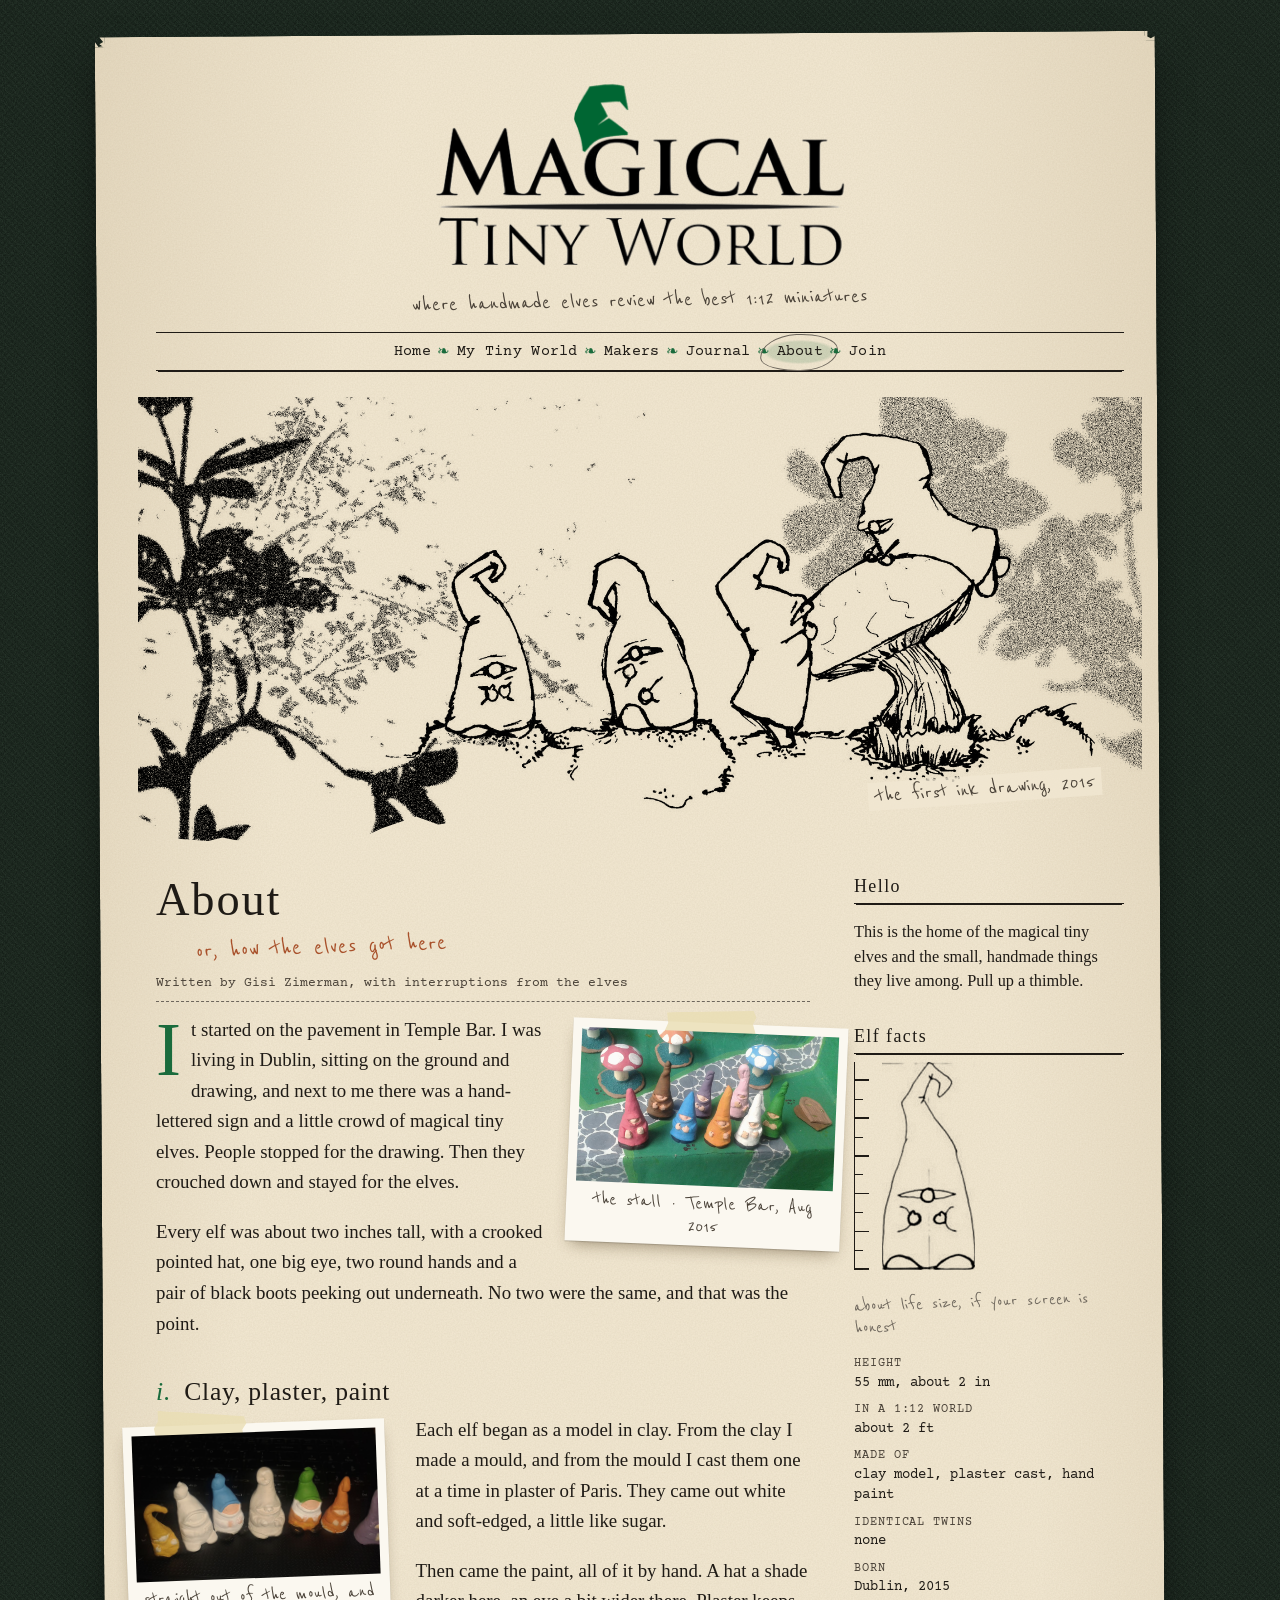
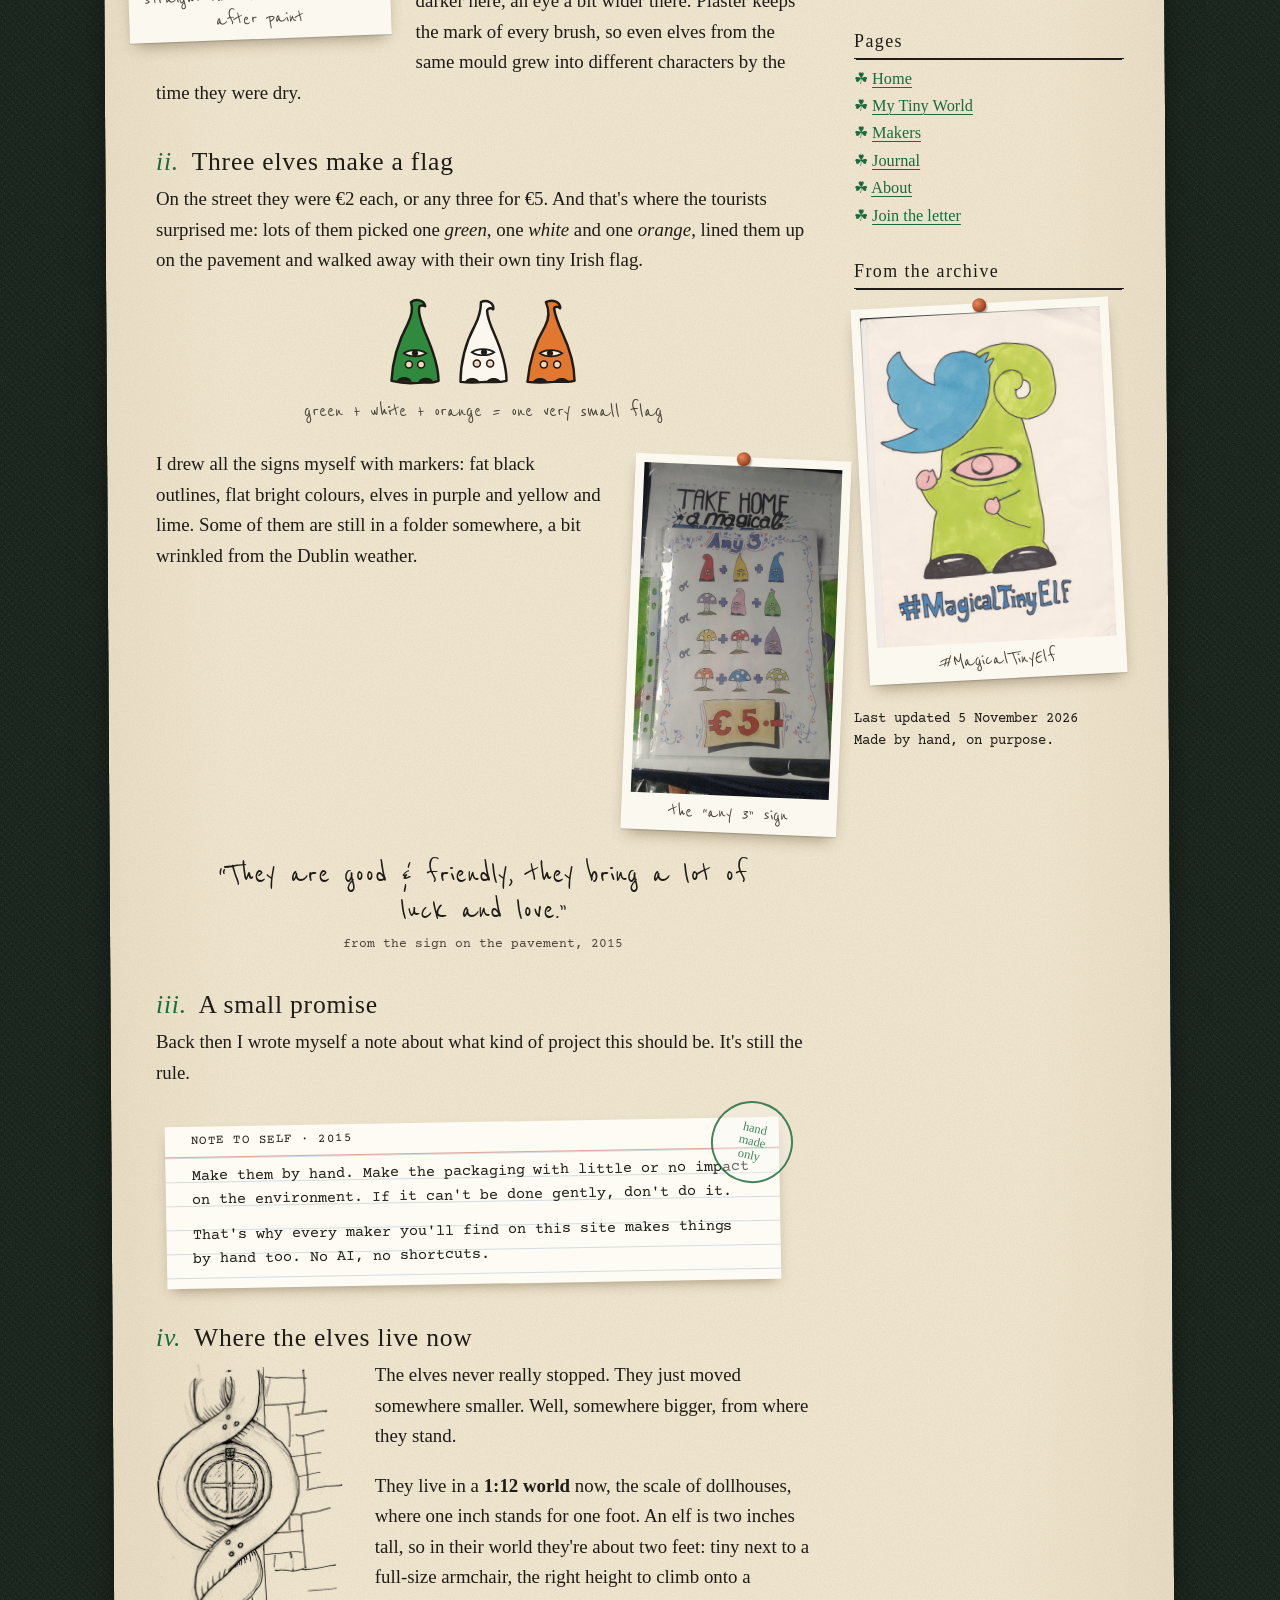
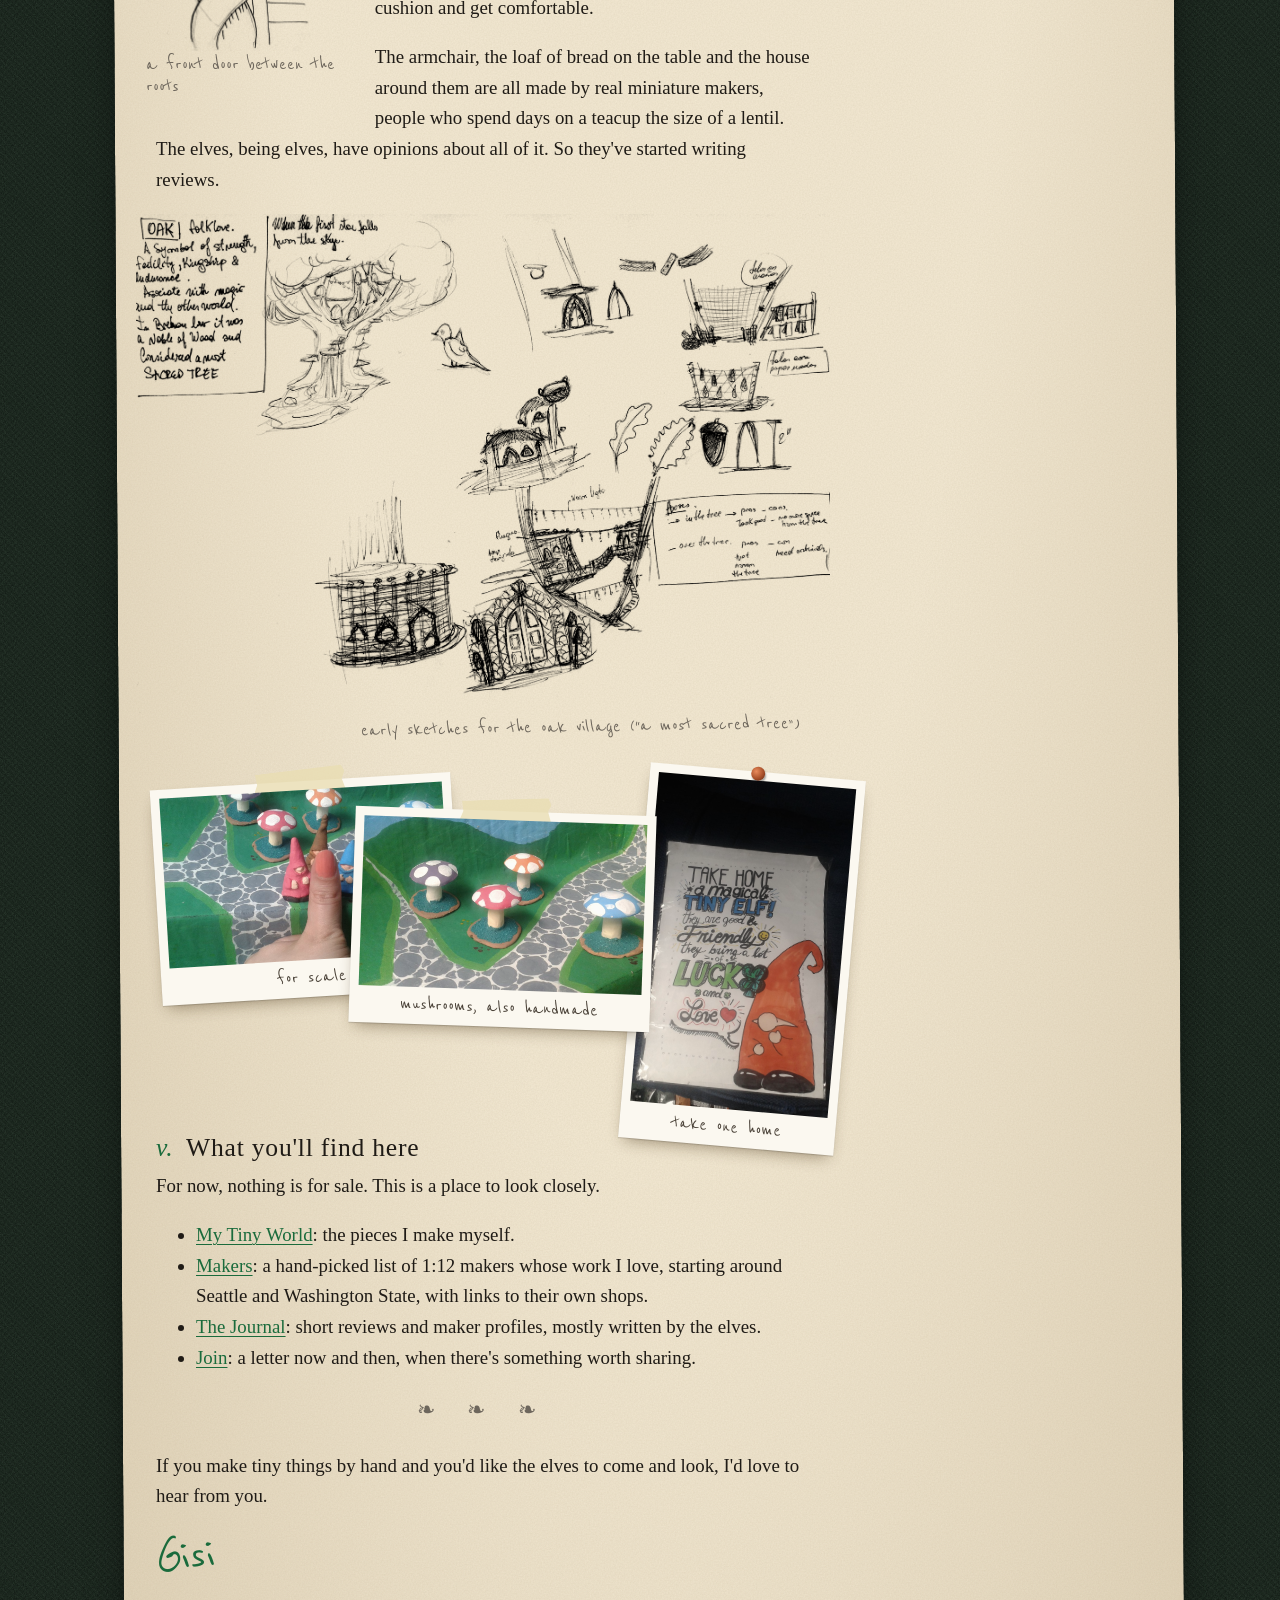
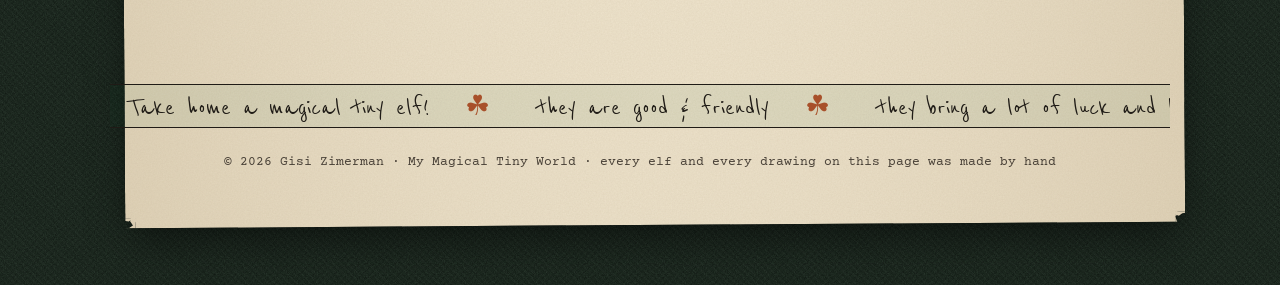
==== about.html @ 862f6b7a "About page: the story of the magical tiny elves Storybook layout on a deckled paper sheet: ink-fores" ====
<!doctype html>
<html lang="en">
<head>
<meta charset="utf-8">
<meta name="viewport" content="width=device-width, initial-scale=1">
<title>About · My Magical Tiny World</title>
<meta name="description" content="How the magical tiny elves began: cast in plaster, painted by hand and sold on the pavement in Temple Bar, Dublin. Now they live in a 1:12 world and review handmade miniatures.">
<link rel="preconnect" href="https://fonts.googleapis.com">
<link rel="preconnect" href="https://fonts.gstatic.com" crossorigin>
<link href="https://fonts.googleapis.com/css2?family=Courier+Prime:ital,wght@0,400;0,700;1,400&family=IM+Fell+English:ital@0;1&family=IM+Fell+English+SC&family=Reenie+Beanie&display=swap" rel="stylesheet">
<link rel="stylesheet" href="css/tiny.css">
<link rel="icon" href="assets/img/favicon.png">
</head>
<body>

<div class="sheet">

  <header class="masthead">
    <a class="logo" href="index.html"><img src="assets/img/logo.png" width="900" height="450" alt="Magical Tiny World"></a>
    <p class="tagline">where handmade elves review the best 1:12 miniatures</p>
    <nav class="nav" aria-label="Main">
      <a href="index.html">Home</a>
      <a href="my-tiny-world.html">My Tiny World</a>
      <a href="makers.html">Makers</a>
      <a href="journal.html">Journal</a>
      <a href="about.html" aria-current="page">About</a>
      <a href="join.html">Join</a>
    </nav>
  </header>

  <div class="banner">
    <img src="assets/img/ink-forest.jpg" width="1800" height="800" alt="Ink drawing: four elves in pointed, crooked hats stand on mossy ground among leaves; the last one leans on a mushroom.">
    <span class="note">the first ink drawing, 2015</span>
  </div>

  <div class="columns">

    <main class="story">
      <h1 class="page-title">About</h1>
      <span class="aside-hand">or, how the elves got here</span>
      <p class="dateline">Written by Gisi Zimerman, with interruptions from the elves</p>

      <figure class="snap right">
        <img src="assets/img/elves-on-the-map.jpg" width="1000" height="600" alt="A row of small hand-painted plaster elves in pink, brown, blue, orange, white and green, standing on a painted cobblestone path beside little mushrooms.">
        <figcaption>the stall · Temple Bar, Aug 2015</figcaption>
      </figure>

      <p class="opening">It started on the pavement in Temple Bar. I was living in Dublin, sitting on the ground and drawing, and next to me there was a hand-lettered sign and a little crowd of magical tiny elves. People stopped for the drawing. Then they crouched down and stayed for the elves.</p>

      <p>Every elf was about two inches tall, with a crooked pointed hat, one big eye, two round hands and a pair of black boots peeking out underneath. No two were the same, and that was the point.</p>

      <h2><span class="num">i.</span> Clay, plaster, paint</h2>

      <figure class="snap left">
        <img src="assets/img/elves-cast-and-painted.jpg" width="1000" height="600" alt="A line of elves on a dark shelf: two still white, straight from the plaster cast, beside others painted blue, green, orange and yellow.">
        <figcaption>straight out of the mould, and after paint</figcaption>
      </figure>

      <p>Each elf began as a model in clay. From the clay I made a mould, and from the mould I cast them one at a time in plaster of Paris. They came out white and soft-edged, a little like sugar.</p>

      <p>Then came the paint, all of it by hand. A hat a shade darker here, an eye a bit wider there. Plaster keeps the mark of every brush, so even elves from the same mould grew into different characters by the time they were dry.</p>

      <h2><span class="num">ii.</span> Three elves make a flag</h2>

      <p>On the street they were &euro;2 each, or any three for &euro;5. And that's where the tourists surprised me: lots of them picked one <em>green</em>, one <em>white</em> and one <em>orange</em>, lined them up on the pavement and walked away with their own tiny Irish flag.</p>

      <div class="flag" aria-hidden="true">
        <svg viewBox="0 0 60 90"><path d="M7 83C8 62 15 42 23 27c4-8 5-15 3-21 5-4 13-2 14 4-2-1-5-1-6 1-1 7 2 15 6 25 7 16 13 32 13 47-7 3-13 1-20 2-9 1-18 0-26-2z" fill="#2f8a3e" stroke="#1f1b16" stroke-width="2.4" stroke-linejoin="round"/><path d="M19 56c6-4 16-4 22 0-6 4-16 4-22 0z" fill="#f6efe0" stroke="#1f1b16" stroke-width="1.6"/><circle cx="30" cy="56" r="3" fill="#1f1b16"/><circle cx="24" cy="67" r="3.4" fill="#f3d9c2" stroke="#1f1b16" stroke-width="1.5"/><circle cx="36" cy="67" r="3.4" fill="#f3d9c2" stroke="#1f1b16" stroke-width="1.5"/><path d="M12 84c1-6 13-7 15 0zM33 85c1-6 13-7 15-1z" fill="#1f1b16"/></svg>
        <svg viewBox="0 0 60 90"><path d="M8 84C8 62 14 44 22 29c4-8 6-16 6-23 6-3 13 1 12 7-2-2-5-1-6 1 0 7 3 14 7 23 7 16 12 31 12 46-8 2-14 1-21 1-9 1-17 1-24 0z" fill="#fbf7ee" stroke="#1f1b16" stroke-width="2.4" stroke-linejoin="round"/><path d="M19 55c6-4 16-4 22 0-6 4-16 4-22 0z" fill="#fff" stroke="#1f1b16" stroke-width="1.6"/><circle cx="31" cy="55" r="3" fill="#1f1b16"/><circle cx="24" cy="66" r="3.4" fill="#f3d9c2" stroke="#1f1b16" stroke-width="1.5"/><circle cx="37" cy="66" r="3.4" fill="#f3d9c2" stroke="#1f1b16" stroke-width="1.5"/><path d="M12 85c1-6 13-7 15 0zM33 85c1-6 13-7 15 0z" fill="#1f1b16"/></svg>
        <svg viewBox="0 0 60 90"><path d="M7 84C9 63 15 45 24 30c5-9 4-17 1-24 6-3 14-1 14 6-2-2-5-2-6 0 1 8 4 15 8 24 7 15 12 31 12 47-8 2-14 0-21 1-9 1-17 1-25 0z" fill="#e2772f" stroke="#1f1b16" stroke-width="2.4" stroke-linejoin="round"/><path d="M19 56c6-4 16-4 22 0-6 4-16 4-22 0z" fill="#f6efe0" stroke="#1f1b16" stroke-width="1.6"/><circle cx="29" cy="56" r="3" fill="#1f1b16"/><circle cx="23" cy="67" r="3.4" fill="#f3d9c2" stroke="#1f1b16" stroke-width="1.5"/><circle cx="36" cy="67" r="3.4" fill="#f3d9c2" stroke="#1f1b16" stroke-width="1.5"/><path d="M12 85c1-6 13-7 15 0zM33 85c1-6 13-7 15 0z" fill="#1f1b16"/></svg>
      </div>
      <p class="hand-note">green + white + orange = one very small flag</p>

      <figure class="snap right small pin">
        <img src="assets/img/sign-any-three.jpg" width="1000" height="1667" alt="Hand-drawn sign: Take home a magical tiny elf. Any 3 for five euro, with rows of little coloured elves and mushrooms.">
        <figcaption>the &ldquo;any 3&rdquo; sign</figcaption>
      </figure>

      <p>I drew all the signs myself with markers: fat black outlines, flat bright colours, elves in purple and yellow and lime. Some of them are still in a folder somewhere, a bit wrinkled from the Dublin weather.</p>

      <blockquote class="sign-quote">
        &ldquo;They are good &amp; friendly, they bring a lot of luck and love.&rdquo;
        <cite>from the sign on the pavement, 2015</cite>
      </blockquote>

      <h2><span class="num">iii.</span> A small promise</h2>

      <p>Back then I wrote myself a note about what kind of project this should be. It's still the rule.</p>

      <div class="card">
        <span class="card-head">Note to self &middot; 2015</span>
        <span class="stamp">hand<br>made<br>only</span>
        <p>Make them by hand. Make the packaging with little or no impact on the environment. If it can't be done gently, don't do it.</p>
        <p>That's why every maker you'll find on this site makes things by hand too. No AI, no shortcuts.</p>
      </div>

      <h2><span class="num">iv.</span> Where the elves live now</h2>

      <figure class="drawing float-left">
        <img src="assets/img/spot-root-door.jpg" width="410" height="580" alt="Pencil and ink sketch of a round door set between two twisted roots against a brick wall.">
        <figcaption>a front door between the roots</figcaption>
      </figure>

      <p>The elves never really stopped. They just moved somewhere smaller. Well, somewhere bigger, from where they stand.</p>

      <p>They live in a <strong>1:12 world</strong> now, the scale of dollhouses, where one inch stands for one foot. An elf is two inches tall, so in their world they're about two feet: tiny next to a full-size armchair, the right height to climb onto a cushion and get comfortable.</p>

      <p>The armchair, the loaf of bread on the table and the house around them are all made by real miniature makers, people who spend days on a teacup the size of a lentil. The elves, being elves, have opinions about all of it. So they've started writing reviews.</p>

      <figure class="drawing wide">
        <img src="assets/img/concept-oak-houses.jpg" width="1545" height="1115" alt="A page of pen concept sketches: an oak tree with houses in its branches, a round house on a mushroom-like platform, oak leaves, an acorn, a bird, and handwritten notes on oak folklore.">
        <figcaption>early sketches for the oak village (&ldquo;a most sacred tree&rdquo;)</figcaption>
      </figure>

      <div class="pile">
        <figure class="snap">
          <img src="assets/img/elves-and-finger.jpg" width="1000" height="600" alt="A fingertip beside a row of painted elves, showing that each elf is about the height of a finger.">
          <figcaption>for scale</figcaption>
        </figure>
        <figure class="snap">
          <img src="assets/img/mushrooms.jpg" width="1000" height="600" alt="Small handmade mushrooms with spotted caps in purple, pink, red and blue, on a painted grass and cobble mat.">
          <figcaption>mushrooms, also handmade</figcaption>
        </figure>
        <figure class="snap pin">
          <img src="assets/img/sign-take-home.jpg" width="1000" height="1667" alt="Hand-lettered sign: Take home a magical tiny elf! They are good and friendly, they bring a lot of luck and love, with an orange elf.">
          <figcaption>take one home</figcaption>
        </figure>
      </div>

      <h2><span class="num">v.</span> What you'll find here</h2>

      <p>For now, nothing is for sale. This is a place to look closely.</p>
      <ul>
        <li><a href="my-tiny-world.html">My Tiny World</a>: the pieces I make myself.</li>
        <li><a href="makers.html">Makers</a>: a hand-picked list of 1:12 makers whose work I love, starting around Seattle and Washington State, with links to their own shops.</li>
        <li><a href="journal.html">The Journal</a>: short reviews and maker profiles, mostly written by the elves.</li>
        <li><a href="join.html">Join</a>: a letter now and then, when there's something worth sharing.</li>
      </ul>

      <p class="fleuron" aria-hidden="true">&#10087; &#10087; &#10087;</p>
      <p>If you make tiny things by hand and you'd like the elves to come and look, I'd love to hear from you.</p>
      <p class="signature">Gisi</p>
    </main>

    <aside class="sidebar">
      <section>
        <h3>Hello</h3>
        <p>This is the home of the magical tiny elves and the small, handmade things they live among. Pull up a thimble.</p>
      </section>

      <section class="facts">
        <h3>Elf facts</h3>
        <div class="actual-size">
          <span class="ruler" aria-hidden="true"></span>
          <img src="assets/img/plan-front.jpg" width="148" height="330" alt="Technical drawing of the elf from the front, 55 millimetres tall.">
        </div>
        <p class="hand">about life size, if your screen is honest</p>
        <dl>
          <dt>Height</dt><dd>55 mm, about 2 in</dd>
          <dt>In a 1:12 world</dt><dd>about 2 ft</dd>
          <dt>Made of</dt><dd>clay model, plaster cast, hand paint</dd>
          <dt>Identical twins</dt><dd>none</dd>
          <dt>Born</dt><dd>Dublin, 2015</dd>
        </dl>
      </section>

      <section>
        <h3>Pages</h3>
        <ul>
          <li><a href="index.html">Home</a></li>
          <li><a href="my-tiny-world.html">My Tiny World</a></li>
          <li><a href="makers.html">Makers</a></li>
          <li><a href="journal.html">Journal</a></li>
          <li><a href="about.html">About</a></li>
          <li><a href="join.html">Join the letter</a></li>
        </ul>
      </section>

      <section>
        <h3>From the archive</h3>
        <figure class="snap pin" style="--r:-3deg; margin: 14px 6px 10px;">
          <img src="assets/img/marker-elf-hashtag.jpg" width="1000" height="1373" alt="Marker drawing of a lime-green elf with a big blue bird perched on its hat, and the hashtag Magical Tiny Elf.">
          <figcaption>#MagicalTinyElf</figcaption>
        </figure>
      </section>

      <section class="elsewhere">
        <p>Last updated 5 November 2026<br>Made by hand, on purpose.</p>
      </section>
    </aside>

  </div>

  <div class="marquee" aria-hidden="true">
    <div class="track">
      <span>Take home a magical tiny elf!</span><span class="dot">&#9752;</span>
      <span>they are good &amp; friendly</span><span class="dot">&#9752;</span>
      <span>they bring a lot of luck and love</span><span class="dot">&#9752;</span>
      <span>any three make a flag</span><span class="dot">&#9752;</span>
      <span>handmade only, always</span><span class="dot">&#9752;</span>
      <span>Take home a magical tiny elf!</span><span class="dot">&#9752;</span>
      <span>they are good &amp; friendly</span><span class="dot">&#9752;</span>
      <span>they bring a lot of luck and love</span><span class="dot">&#9752;</span>
      <span>any three make a flag</span><span class="dot">&#9752;</span>
      <span>handmade only, always</span><span class="dot">&#9752;</span>
    </div>
  </div>

  <footer class="foot">
    <p>&copy; 2026 Gisi Zimerman &middot; My Magical Tiny World &middot; every elf and every drawing on this page was made by hand</p>
  </footer>

</div>

<script src="js/tiny.js" defer></script>
</body>
</html>
---- css/tiny.css ----
/* My Magical Tiny World
   One stylesheet for the whole site. Paper, ink, oak and moss.
   Hand-tuned on purpose: nothing here is perfectly straight. */

:root {
  --paper: #f2e8d2;
  --paper-shade: #e6d8b9;
  --paper-edge: #d8c69f;
  --ink: #1f1b16;
  --ink-soft: #4a4238;
  --pencil: #6d665c;
  --hat: #1a6b3c;          /* the green of the hat in the logo */
  --moss: #4f6b2e;
  --oak: #6b4a2b;
  --squirrel: #a8502a;     /* red squirrel, used for marks and pins */
  --jay: #3b6aa0;          /* the blue on a jay's wing: links on hover only */
  --cloth: #26362a;        /* book-cloth backdrop */
  --tape: rgba(233, 222, 178, 0.78);

  --serif: "IM Fell English", "Iowan Old Style", Georgia, serif;
  --serif-sc: "IM Fell English SC", "IM Fell English", Georgia, serif;
  --type: "Courier Prime", "Courier New", monospace;
  --hand: "Reenie Beanie", "Bradley Hand", cursive;
}

* { box-sizing: border-box; }

html { -webkit-text-size-adjust: 100%; }

body {
  margin: 0;
  color: var(--ink);
  font-family: var(--serif);
  font-size: 1.18rem;
  line-height: 1.62;
  background-color: var(--cloth);
  /* woven book-cloth: two soft weaves plus grain */
  background-image:
    url("data:image/svg+xml,%3Csvg xmlns='http://www.w3.org/2000/svg' width='220' height='220'%3E%3Cfilter id='n'%3E%3CfeTurbulence type='fractalNoise' baseFrequency='.9' numOctaves='2' stitchTiles='stitch'/%3E%3CfeColorMatrix values='0 0 0 0 0 0 0 0 0 0 0 0 0 0 0 0 0 0 .55 0'/%3E%3C/filter%3E%3Crect width='100%25' height='100%25' filter='url(%23n)'/%3E%3C/svg%3E"),
    repeating-linear-gradient(45deg, rgba(255,255,255,.025) 0 2px, transparent 2px 5px),
    repeating-linear-gradient(-45deg, rgba(0,0,0,.08) 0 2px, transparent 2px 5px);
  padding: 34px 16px 60px;
}

img { max-width: 100%; height: auto; display: block; }

a { color: var(--hat); text-decoration-thickness: 1px; text-underline-offset: 3px; }
a:hover { color: var(--jay); text-decoration-style: wavy; }

/* ---------- the page: one sheet of paper with a deckled edge ---------- */

.sheet {
  position: relative;
  max-width: 1060px;
  margin: 0 auto;
  padding: 26px 46px 40px;
}
.sheet::before {
  content: "";
  position: absolute;
  inset: 0;
  z-index: -1;
  background-color: var(--paper);
  background-image:
    url("data:image/svg+xml,%3Csvg xmlns='http://www.w3.org/2000/svg' width='300' height='300'%3E%3Cfilter id='p'%3E%3CfeTurbulence type='fractalNoise' baseFrequency='.65' numOctaves='3' stitchTiles='stitch'/%3E%3CfeColorMatrix values='0 0 0 0 .42 0 0 0 0 .33 0 0 0 0 .2 0 0 0 .16 0'/%3E%3C/filter%3E%3Crect width='100%25' height='100%25' filter='url(%23p)'/%3E%3C/svg%3E"),
    radial-gradient(ellipse at 50% 40%, transparent 55%, rgba(120, 90, 40, .16) 100%);
  -webkit-mask:
    linear-gradient(#000 0 0) center / calc(100% - 20px) calc(100% - 20px) no-repeat,
    linear-gradient(#000 0 0) center / calc(100% - 20px) 100% no-repeat,
    linear-gradient(#000 0 0) center / 100% calc(100% - 20px) no-repeat,
    url("data:image/svg+xml,%3Csvg xmlns='http://www.w3.org/2000/svg' width='10' height='137'%3E%3Cpath d='M10.0 0.0 L8.5 0.0 L7.6 4.2 L5.9 8.6 L9.9 10.9 L8.3 16.2 L3.5 19.1 L4.6 23.0 L5.8 26.9 L5.9 29.5 L6.6 35.0 L5.6 40.0 L5.1 42.2 L8.0 46.6 L4.4 48.7 L5.3 52.6 L5.4 58.1 L7.4 63.8 L7.1 69.0 L4.3 74.7 L9.1 77.1 L3.7 80.0 L5.9 83.8 L6.7 87.0 L7.7 90.5 L6.2 94.8 L5.6 100.5 L4.4 106.2 L5.6 112.1 L4.4 114.8 L4.1 120.6 L5.4 124.9 L4.6 127.8 L8.1 132.1 L4.4 134.3 L8.5 137.0 L10.0 137.0Z'/%3E%3C/svg%3E") left 10px / 10px 137px repeat-y,
    url("data:image/svg+xml,%3Csvg xmlns='http://www.w3.org/2000/svg' width='10' height='137'%3E%3Cpath d='M0.0 0.0 L0.6 0.0 L2.7 5.2 L1.9 7.8 L5.7 12.9 L4.0 15.1 L4.7 17.2 L5.7 20.6 L3.3 26.5 L2.0 32.5 L3.9 34.8 L1.3 36.9 L4.0 40.5 L0.3 43.2 L2.0 48.6 L5.8 54.5 L3.0 58.0 L4.2 62.1 L3.6 66.4 L6.1 70.9 L2.8 75.0 L1.5 79.8 L6.4 83.0 L3.6 87.1 L2.7 89.2 L0.1 93.5 L4.1 98.0 L4.1 100.2 L4.4 104.1 L4.6 107.5 L0.1 112.4 L4.4 114.7 L1.6 120.5 L3.9 124.3 L2.4 127.6 L2.4 130.9 L2.0 135.3 L0.6 137.0 L0.0 137.0Z'/%3E%3C/svg%3E") right 10px / 10px 137px repeat-y,
    url("data:image/svg+xml,%3Csvg xmlns='http://www.w3.org/2000/svg' width='137' height='10'%3E%3Cpath d='M0.0 10.0 L0.0 5.0 L2.1 6.3 L7.0 8.0 L9.9 4.8 L12.9 8.8 L16.6 5.5 L19.0 7.9 L22.4 4.6 L26.1 4.4 L28.8 7.8 L33.4 4.2 L37.2 8.5 L39.7 6.6 L42.5 4.8 L47.8 8.8 L50.9 4.8 L55.5 4.8 L58.9 9.2 L62.0 4.8 L65.1 7.7 L68.8 7.3 L72.4 4.0 L75.1 10.0 L80.8 4.3 L86.8 7.2 L92.6 4.0 L95.5 5.2 L100.8 5.7 L104.9 8.1 L108.3 8.5 L110.5 6.2 L113.7 4.7 L115.9 4.1 L120.6 4.0 L126.2 4.2 L130.5 9.9 L135.5 8.9 L137.0 5.0 L137.0 10.0Z'/%3E%3C/svg%3E") 10px top / 137px 10px repeat-x,
    url("data:image/svg+xml,%3Csvg xmlns='http://www.w3.org/2000/svg' width='137' height='10'%3E%3Cpath d='M0.0 0.0 L0.0 4.3 L4.1 2.7 L9.9 4.0 L13.2 1.6 L18.7 3.1 L23.8 2.3 L26.6 3.5 L31.9 1.1 L37.0 6.0 L42.2 5.4 L44.3 4.1 L49.7 0.3 L52.8 1.7 L56.9 2.7 L60.8 5.0 L62.8 0.4 L65.3 0.8 L67.6 6.3 L73.0 0.6 L77.0 2.1 L80.3 2.3 L84.9 3.8 L88.3 1.2 L91.6 0.8 L95.9 4.7 L99.4 0.5 L102.1 2.4 L106.5 5.1 L110.0 5.2 L114.5 2.8 L118.0 3.2 L122.8 2.7 L127.6 3.0 L130.6 3.5 L135.4 0.5 L137.0 4.3 L137.0 0.0Z'/%3E%3C/svg%3E") 10px bottom / 137px 10px repeat-x;
  mask:
    linear-gradient(#000 0 0) center / calc(100% - 20px) calc(100% - 20px) no-repeat,
    linear-gradient(#000 0 0) center / calc(100% - 20px) 100% no-repeat,
    linear-gradient(#000 0 0) center / 100% calc(100% - 20px) no-repeat,
    url("data:image/svg+xml,%3Csvg xmlns='http://www.w3.org/2000/svg' width='10' height='137'%3E%3Cpath d='M10.0 0.0 L8.5 0.0 L7.6 4.2 L5.9 8.6 L9.9 10.9 L8.3 16.2 L3.5 19.1 L4.6 23.0 L5.8 26.9 L5.9 29.5 L6.6 35.0 L5.6 40.0 L5.1 42.2 L8.0 46.6 L4.4 48.7 L5.3 52.6 L5.4 58.1 L7.4 63.8 L7.1 69.0 L4.3 74.7 L9.1 77.1 L3.7 80.0 L5.9 83.8 L6.7 87.0 L7.7 90.5 L6.2 94.8 L5.6 100.5 L4.4 106.2 L5.6 112.1 L4.4 114.8 L4.1 120.6 L5.4 124.9 L4.6 127.8 L8.1 132.1 L4.4 134.3 L8.5 137.0 L10.0 137.0Z'/%3E%3C/svg%3E") left 10px / 10px 137px repeat-y,
    url("data:image/svg+xml,%3Csvg xmlns='http://www.w3.org/2000/svg' width='10' height='137'%3E%3Cpath d='M0.0 0.0 L0.6 0.0 L2.7 5.2 L1.9 7.8 L5.7 12.9 L4.0 15.1 L4.7 17.2 L5.7 20.6 L3.3 26.5 L2.0 32.5 L3.9 34.8 L1.3 36.9 L4.0 40.5 L0.3 43.2 L2.0 48.6 L5.8 54.5 L3.0 58.0 L4.2 62.1 L3.6 66.4 L6.1 70.9 L2.8 75.0 L1.5 79.8 L6.4 83.0 L3.6 87.1 L2.7 89.2 L0.1 93.5 L4.1 98.0 L4.1 100.2 L4.4 104.1 L4.6 107.5 L0.1 112.4 L4.4 114.7 L1.6 120.5 L3.9 124.3 L2.4 127.6 L2.4 130.9 L2.0 135.3 L0.6 137.0 L0.0 137.0Z'/%3E%3C/svg%3E") right 10px / 10px 137px repeat-y,
    url("data:image/svg+xml,%3Csvg xmlns='http://www.w3.org/2000/svg' width='137' height='10'%3E%3Cpath d='M0.0 10.0 L0.0 5.0 L2.1 6.3 L7.0 8.0 L9.9 4.8 L12.9 8.8 L16.6 5.5 L19.0 7.9 L22.4 4.6 L26.1 4.4 L28.8 7.8 L33.4 4.2 L37.2 8.5 L39.7 6.6 L42.5 4.8 L47.8 8.8 L50.9 4.8 L55.5 4.8 L58.9 9.2 L62.0 4.8 L65.1 7.7 L68.8 7.3 L72.4 4.0 L75.1 10.0 L80.8 4.3 L86.8 7.2 L92.6 4.0 L95.5 5.2 L100.8 5.7 L104.9 8.1 L108.3 8.5 L110.5 6.2 L113.7 4.7 L115.9 4.1 L120.6 4.0 L126.2 4.2 L130.5 9.9 L135.5 8.9 L137.0 5.0 L137.0 10.0Z'/%3E%3C/svg%3E") 10px top / 137px 10px repeat-x,
    url("data:image/svg+xml,%3Csvg xmlns='http://www.w3.org/2000/svg' width='137' height='10'%3E%3Cpath d='M0.0 0.0 L0.0 4.3 L4.1 2.7 L9.9 4.0 L13.2 1.6 L18.7 3.1 L23.8 2.3 L26.6 3.5 L31.9 1.1 L37.0 6.0 L42.2 5.4 L44.3 4.1 L49.7 0.3 L52.8 1.7 L56.9 2.7 L60.8 5.0 L62.8 0.4 L65.3 0.8 L67.6 6.3 L73.0 0.6 L77.0 2.1 L80.3 2.3 L84.9 3.8 L88.3 1.2 L91.6 0.8 L95.9 4.7 L99.4 0.5 L102.1 2.4 L106.5 5.1 L110.0 5.2 L114.5 2.8 L118.0 3.2 L122.8 2.7 L127.6 3.0 L130.6 3.5 L135.4 0.5 L137.0 4.3 L137.0 0.0Z'/%3E%3C/svg%3E") 10px bottom / 137px 10px repeat-x;
  transform: rotate(-0.35deg); /* the paper sits a little crooked; the text doesn't */
}
.sheet::after { /* the shadow under the paper, kept separate so the torn mask doesn't cut it off */
  content: "";
  position: absolute;
  inset: 8px 6px;
  z-index: -2;
  box-shadow: 0 18px 40px rgba(0,0,0,.5), 0 3px 10px rgba(0,0,0,.35);
  transform: rotate(-0.35deg);
}

/* ---------- masthead ---------- */

.masthead {
  text-align: center;
  padding-top: 8px;
}
.masthead .logo {
  display: inline-block;
  width: min(430px, 82%);
}
.masthead .logo img { width: 100%; }
.tagline {
  font-family: var(--hand);
  font-size: 1.55rem;
  line-height: 1.1;
  color: var(--ink-soft);
  margin: -6px 0 0;
  transform: rotate(-1.2deg);
}

/* nav: typewritten, struck on the paper */
.nav {
  font-family: var(--type);
  font-size: .92rem;
  letter-spacing: .02em;
  margin: 18px auto 0;
  padding: 7px 0 6px;
  border-top: 1px solid var(--ink);
  border-bottom: 1px solid var(--ink);
  box-shadow: 0 3px 0 -2px var(--ink);
  display: flex;
  flex-wrap: wrap;
  justify-content: center;
  gap: 2px 0;
}
.nav a {
  color: var(--ink);
  text-decoration: none;
  padding: 0 13px;
  position: relative;
}
.nav a + a::before {
  content: "\2767"; /* rotated floral heart */
  position: absolute;
  left: -7px;
  color: var(--hat);
  font-family: var(--serif);
}
.nav a:hover { color: var(--hat); text-decoration: underline wavy var(--squirrel); }
.nav a[aria-current="page"] {
  background: radial-gradient(ellipse at center, rgba(26,107,60,.16) 0 60%, transparent 72%);
}
.nav a[aria-current="page"]::after {
  /* a pencil circle around where you are */
  content: "";
  position: absolute;
  inset: -6px -2px -7px -4px;
  border: 1.5px solid var(--pencil);
  border-radius: 48% 52% 45% 55% / 60% 45% 55% 40%;
  transform: rotate(-3deg);
  pointer-events: none;
}

/* ---------- banner: ink drawing on a torn strip ---------- */

.banner {
  margin: 26px -18px 0;
  position: relative;
}
.banner img {
  width: 100%;
  mix-blend-mode: multiply;
  clip-path: polygon(0 0, 100% 0, 100.0% 97.7%, 98.5% 95.4%, 97.1% 96.2%, 95.0% 99.6%, 92.7% 99.7%, 90.5% 99.5%, 89.1% 97.0%, 86.0% 99.1%, 84.3% 95.6%, 80.9% 96.0%, 78.8% 93.2%, 77.5% 94.0%, 75.6% 99.0%, 74.1% 97.8%, 71.0% 98.7%, 68.5% 95.5%, 66.4% 96.2%, 65.1% 99.6%, 63.4% 95.2%, 61.2% 97.8%, 58.7% 96.8%, 56.8% 94.4%, 54.0% 98.3%, 51.5% 96.3%, 48.3% 94.9%, 46.4% 93.1%, 44.9% 97.1%, 42.0% 98.9%, 39.7% 99.7%, 36.9% 94.6%, 34.4% 93.9%, 32.5% 95.1%, 29.9% 95.9%, 27.7% 94.1%, 24.3% 96.7%, 21.6% 99.6%, 18.8% 95.5%, 15.3% 94.2%, 13.4% 97.3%, 10.7% 99.8%, 8.4% 98.8%, 7.0% 99.6%, 4.0% 99.1%, 2.2% 97.3%, 0 96%);
}
.banner .note {
  position: absolute;
  right: 4%;
  bottom: 9%;
  font-family: var(--hand);
  font-size: 1.5rem;
  line-height: 1;
  color: var(--ink-soft);
  transform: rotate(-4deg);
  background: rgba(242, 232, 210, .8);
  padding: 2px 8px;
}

/* ---------- two columns, like a blog from 2004 ---------- */

.columns {
  display: grid;
  grid-template-columns: minmax(0, 1fr) 270px;
  gap: 0 44px;
  margin-top: 30px;
}

.story { min-width: 0; }

.page-title {
  font-family: var(--serif-sc);
  font-weight: 400;
  font-size: 2.9rem;
  line-height: 1;
  letter-spacing: .04em;
  margin: 4px 0 0;
}
.page-title + .aside-hand {
  display: block;
  font-family: var(--hand);
  font-size: 1.75rem;
  line-height: 1;
  color: var(--squirrel);
  margin: 4px 0 18px 40px;
  transform: rotate(-2deg);
}
.dateline {
  font-family: var(--type);
  font-size: .82rem;
  color: var(--ink-soft);
  border-bottom: 1px dashed var(--pencil);
  padding-bottom: 6px;
  margin: 0 0 22px;
}

.story h2 {
  font-family: var(--serif-sc);
  font-weight: 400;
  font-size: 1.6rem;
  letter-spacing: .03em;
  line-height: 1.15;
  margin: 38px 0 8px;
  clear: none;
}
.story h2 .num {
  font-family: var(--serif);
  font-style: italic;
  color: var(--hat);
  margin-right: 6px;
}

.story p { margin: 0 0 1em; hanging-punctuation: first; }

.story p.opening::first-letter {
  float: left;
  font-family: var(--serif);
  font-size: 4.7rem;
  line-height: .78;
  padding: 6px 10px 0 0;
  color: var(--hat);
}

.fleuron {
  text-align: center;
  font-size: 1.4rem;
  color: var(--pencil);
  letter-spacing: .6em;
  margin: 30px 0 4px;
  clear: both;
}

/* ---------- photos: snapshots taped to the page ---------- */

.snap {
  position: relative;
  background: #fbf8f0;
  padding: 9px 9px 0;
  box-shadow: 0 1px 1px rgba(0,0,0,.15), 0 8px 16px -6px rgba(60,40,10,.45);
  margin: 6px 0 18px;
  z-index: 2;
  transform: translate(var(--dx, 0px), var(--dy, 0px)) rotate(var(--r, 0deg));
}
@media (pointer: fine) {
  .snap { cursor: grab; user-select: none; }
  .snap.dragging { cursor: grabbing; z-index: 9; box-shadow: 0 2px 3px rgba(0,0,0,.2), 0 20px 30px -8px rgba(60,40,10,.55); }
}
.snap img { pointer-events: none; filter: sepia(.12) saturate(.92) contrast(.97); }
.snap figcaption {
  font-family: var(--hand);
  font-size: 1.35rem;
  line-height: 1.05;
  color: var(--ink-soft);
  padding: 6px 2px 9px;
  text-align: center;
}
.snap::before { /* tape */
  content: "";
  position: absolute;
  top: -12px;
  left: 50%;
  width: 92px;
  height: 26px;
  margin-left: -46px;
  background: var(--tape);
  box-shadow: 0 1px 2px rgba(0,0,0,.12);
  transform: rotate(-4deg);
  clip-path: polygon(3% 0, 97% 4%, 100% 30%, 96% 55%, 99% 100%, 2% 96%, 0 70%, 4% 40%);
}
.snap.right { float: right; width: 42%; margin: 8px -34px 22px 26px; --r: 2.4deg; }
.snap.left  { float: left;  width: 40%; margin: 8px 28px 22px -30px; --r: -2.1deg; }
.snap.left::before { left: 30%; transform: rotate(5deg); }
.snap.small { width: 33%; }
.snap.pin::before { /* a pin instead of tape */
  width: 14px; height: 14px; top: -5px; margin-left: -7px; border-radius: 50%;
  background: radial-gradient(circle at 35% 35%, #e98b5c, var(--squirrel) 55%, #5a2410);
  clip-path: none; box-shadow: 1px 2px 2px rgba(0,0,0,.35); transform: none;
}

/* a pair of snapshots overlapping */
.pile { position: relative; clear: both; height: 330px; margin: 26px 0 10px; }
.pile .snap { position: absolute; width: 46%; }
.pile .snap:nth-child(1) { left: 0; top: 10px; --r: -3.5deg; }
.pile .snap:nth-child(2) { left: 30%; top: 40px; --r: 2deg; z-index: 3; }
.pile .snap:nth-child(3) { right: -40px; top: 0; --r: 5deg; width: 33%; }

/* ---------- pencil drawings sit straight on the paper ---------- */

.drawing { margin: 10px 0 18px; }
.drawing img { mix-blend-mode: multiply; filter: contrast(1.05); }
.drawing figcaption {
  font-family: var(--hand);
  font-size: 1.35rem;
  line-height: 1.05;
  color: var(--pencil);
  margin-top: 2px;
}
.drawing.float-left { float: left; width: 31%; margin: 4px 26px 8px -10px; }
.drawing.wide { margin: 14px -20px 10px; }
.drawing.wide figcaption { text-align: right; padding-right: 30px; transform: rotate(-1deg); }

/* ---------- the three-elf flag ---------- */

.flag {
  clear: both;
  display: flex;
  justify-content: center;
  align-items: flex-end;
  gap: 4px;
  margin: 20px 0 4px;
}
.flag svg { width: 64px; height: 92px; overflow: visible; }
.flag + p.hand-note {
  text-align: center;
  font-family: var(--hand);
  font-size: 1.45rem;
  color: var(--ink-soft);
  margin: 0 0 20px;
}

/* ---------- typed note: an index card pinned in ---------- */

.card {
  clear: both;
  position: relative;
  font-family: var(--type);
  font-size: .95rem;
  line-height: 1.55;
  background:
    linear-gradient(transparent 0 30px, rgba(180, 60, 50, .45) 30px 31px, transparent 31px),
    repeating-linear-gradient(transparent 0 23px, rgba(70, 110, 160, .22) 23px 24px),
    #fdfbf4;
  background-position: 0 0, 0 8px;
  padding: 38px 26px 18px;
  margin: 34px 30px 30px 10px;
  box-shadow: 0 6px 14px -6px rgba(60,40,10,.5);
  transform: rotate(-1deg);
}
.card .card-head {
  position: absolute;
  top: 5px; left: 26px;
  text-transform: uppercase;
  letter-spacing: .12em;
  font-size: .78rem;
}
.card p { margin: 0 0 .8em; }
.card p:last-child { margin-bottom: 0; }
.card .stamp {
  position: absolute;
  right: -14px; top: -16px;
  font-family: var(--serif-sc);
  color: var(--hat);
  border: 2px solid var(--hat);
  border-radius: 50%;
  width: 82px; height: 82px;
  display: grid; place-items: center;
  text-align: center;
  font-size: .78rem;
  line-height: 1.05;
  transform: rotate(14deg);
  opacity: .82;
  background: rgba(253,251,244,.4);
}

/* ---------- pull quote: the street sign ---------- */

.sign-quote {
  clear: both;
  margin: 30px 0;
  padding: 0 34px;
  text-align: center;
  font-family: var(--hand);
  font-size: 2.15rem;
  line-height: 1.05;
  color: var(--ink);
}
.sign-quote cite {
  display: block;
  font-family: var(--type);
  font-style: normal;
  font-size: .82rem;
  color: var(--ink-soft);
  margin-top: 10px;
}

.signature {
  font-family: var(--hand);
  font-size: 3.4rem;
  line-height: 1;
  color: var(--hat);
  margin: 6px 0 0;
  transform: rotate(-3deg);
  transform-origin: left;
}

/* ---------- sidebar ---------- */

.sidebar { font-size: 1.02rem; line-height: 1.5; }
.sidebar section {
  margin-bottom: 30px;
}
.sidebar h3 {
  font-family: var(--serif-sc);
  font-weight: 400;
  font-size: 1.12rem;
  letter-spacing: .08em;
  margin: 0 0 8px;
  padding-bottom: 3px;
  border-bottom: 1px solid var(--ink);
  box-shadow: 0 3px 0 -2px var(--ink);
}
.sidebar ul { list-style: none; padding: 0; margin: 0; }
.sidebar li { padding-left: 1.1em; text-indent: -1.1em; margin-bottom: 3px; }
.sidebar li::before { content: "\2618\00a0"; color: var(--hat); } /* shamrock */

.facts dl { margin: 0; font-family: var(--type); font-size: .86rem; }
.facts dt { color: var(--ink-soft); text-transform: uppercase; letter-spacing: .08em; font-size: .72rem; margin-top: 8px; }
.facts dd { margin: 0; }

.actual-size {
  display: flex;
  align-items: flex-end;
  gap: 10px;
  margin: 6px 0 4px;
}
.actual-size img {
  height: 55mm; /* a real elf is 55 mm tall: on a well-behaved screen, this is life size */
  width: auto;
  mix-blend-mode: multiply;
}
.actual-size .ruler {
  height: 55mm;
  width: 18px;
  border-left: 1.5px solid var(--ink);
  background: repeating-linear-gradient(to top, var(--ink) 0 1px, transparent 1px 5mm) left / 8px 100% no-repeat,
              repeating-linear-gradient(to top, var(--ink) 0 1.5px, transparent 1.5px 10mm) left / 14px 100% no-repeat;
}
.actual-size + .hand {
  font-family: var(--hand);
  font-size: 1.3rem;
  line-height: 1.05;
  color: var(--pencil);
  transform: rotate(-2deg);
}

.badge {
  margin: 0 auto;
  width: 78%;
  transform: rotate(3deg);
}

.sidebar .elsewhere { font-family: var(--type); font-size: .88rem; }

/* ---------- marquee: the old sign, scrolling ---------- */

.marquee {
  margin: 44px -46px 0;
  border-top: 1px solid var(--ink);
  border-bottom: 1px solid var(--ink);
  overflow: hidden;
  white-space: nowrap;
  font-family: var(--hand);
  font-size: 1.75rem;
  line-height: 1;
  padding: 9px 0 5px;
  background: rgba(26, 107, 60, .07);
}
.marquee .track { display: inline-block; animation: drift 60s linear infinite; }
.marquee span { margin: 0 18px; }
.marquee .dot { color: var(--squirrel); }
@keyframes drift { to { transform: translateX(-50%); } }

/* ---------- footer ---------- */

.foot {
  text-align: center;
  font-family: var(--type);
  font-size: .8rem;
  color: var(--ink-soft);
  margin-top: 24px;
}
.foot .tiny-elf { display: inline-block; width: 16px; vertical-align: -4px; }

/* ---------- small screens ---------- */

@media (max-width: 860px) {
  .columns { grid-template-columns: 1fr; }
  .sidebar { margin-top: 20px; border-top: 1px dashed var(--pencil); padding-top: 24px; }
  .snap.right { margin-right: -14px; }
}

@media (max-width: 600px) {
  body { padding: 14px 8px 40px; font-size: 1.08rem; }
  .sheet { padding: 18px 18px 30px; }
  .banner { margin: 18px -8px 0; }
  .banner .note { font-size: 1.15rem; }
  .page-title { font-size: 2.3rem; }
  .snap.right, .snap.left, .snap.small { float: none; width: 86%; margin: 18px auto 22px; }
  .pile { height: auto; }
  .pile .snap { position: relative; width: 86%; left: auto !important; right: auto !important; top: auto !important; margin: 18px auto; }
  .drawing.float-left { float: none; width: 70%; margin: 10px auto; }
  .drawing.wide { margin: 10px -6px; }
  .card { margin: 30px 4px; }
  .card .stamp { right: -6px; width: 70px; height: 70px; font-size: .68rem; }
  .sign-quote { font-size: 1.8rem; padding: 0 6px; }
  .marquee { margin: 34px -18px 0; }
}

@media (prefers-reduced-motion: reduce) {
  .marquee .track { animation: none; }
}

@media print {
  body { background: none; padding: 0; }
  .sheet::before, .sheet::after { box-shadow: none; -webkit-mask: none; mask: none; }
  .marquee { display: none; }
}
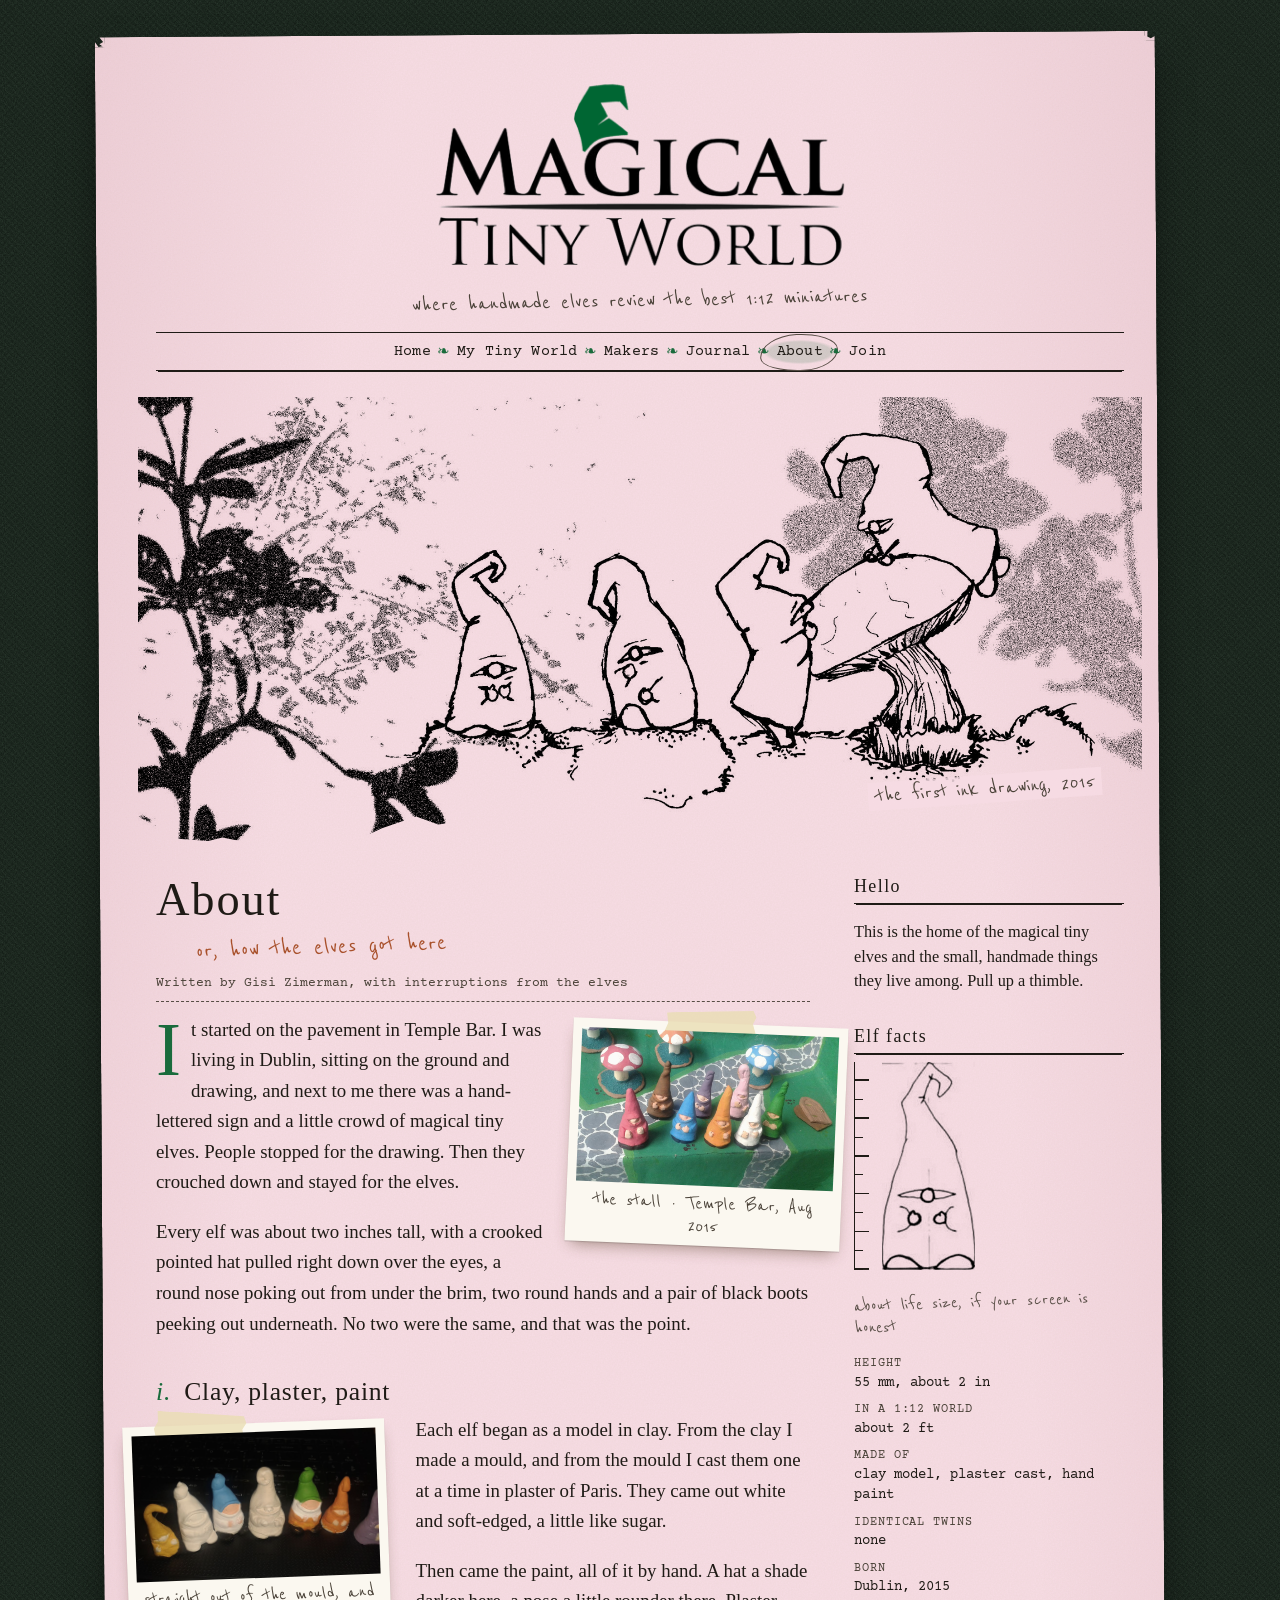
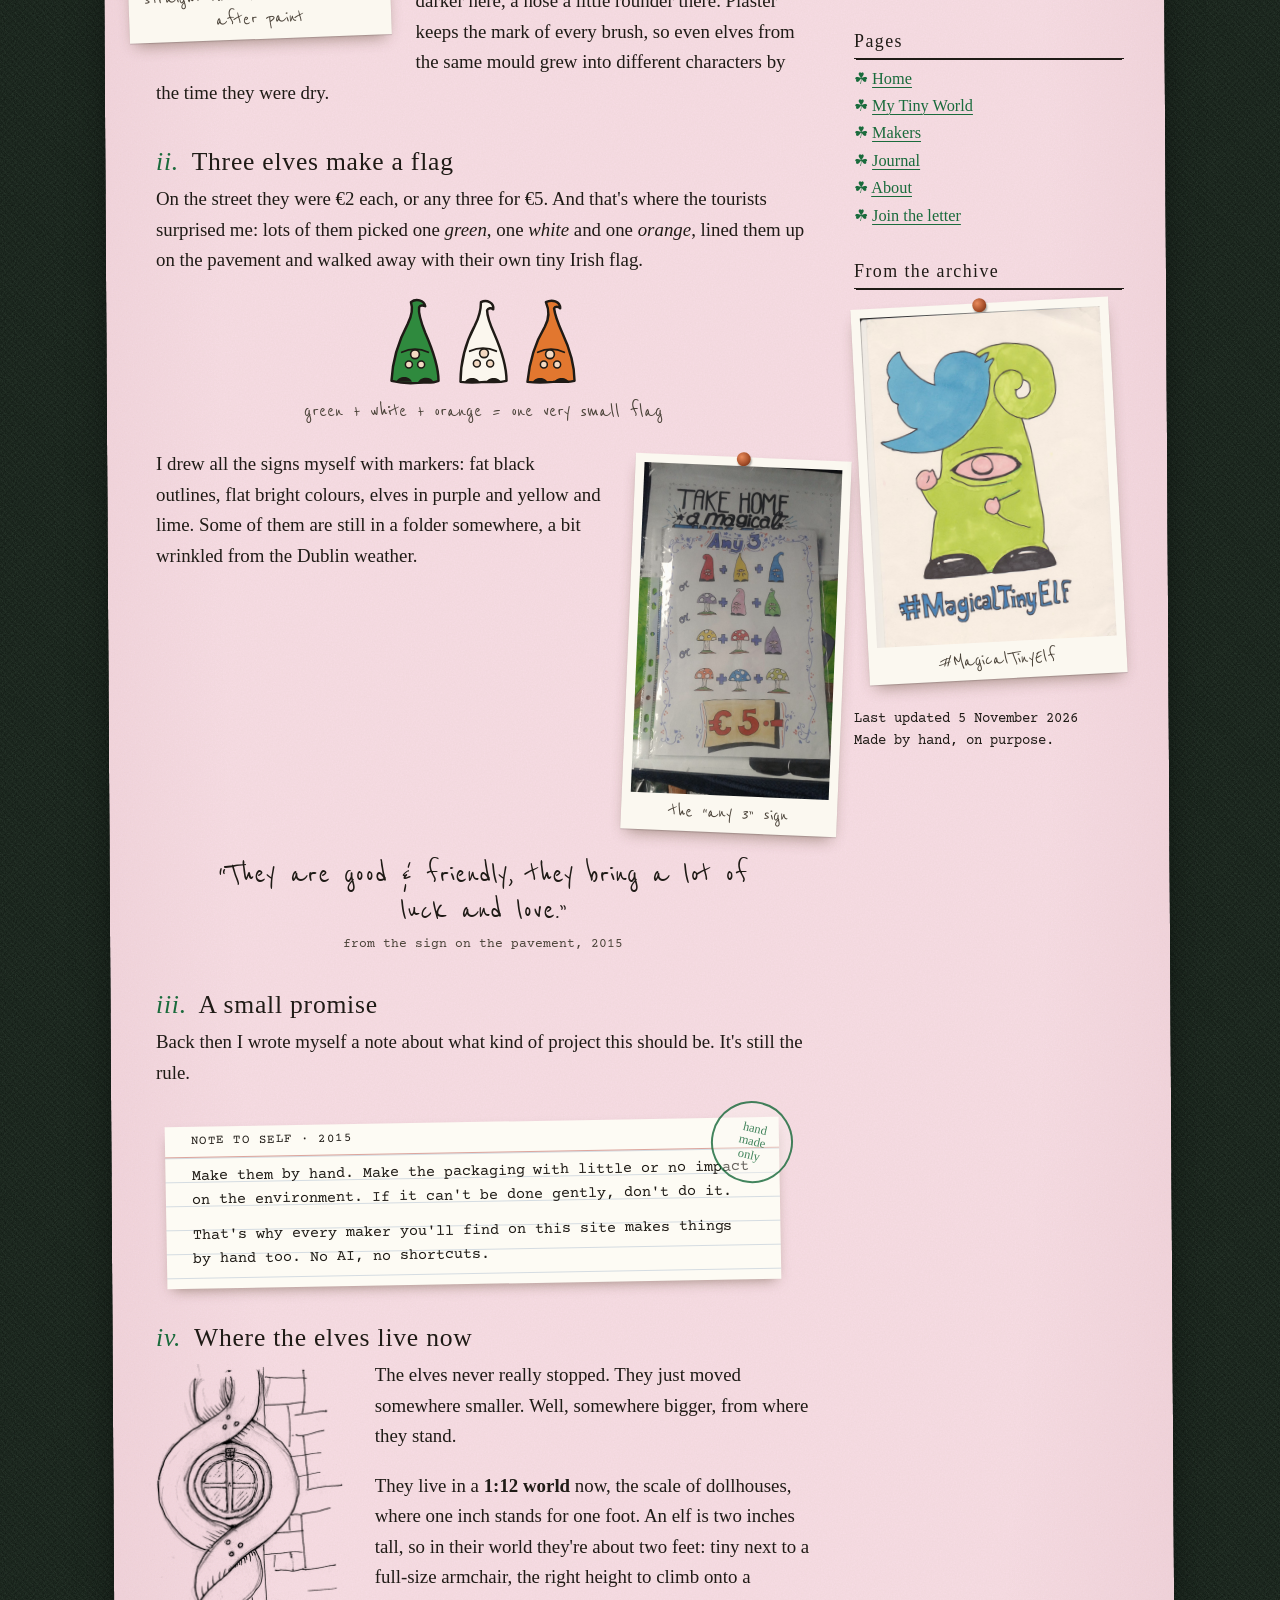
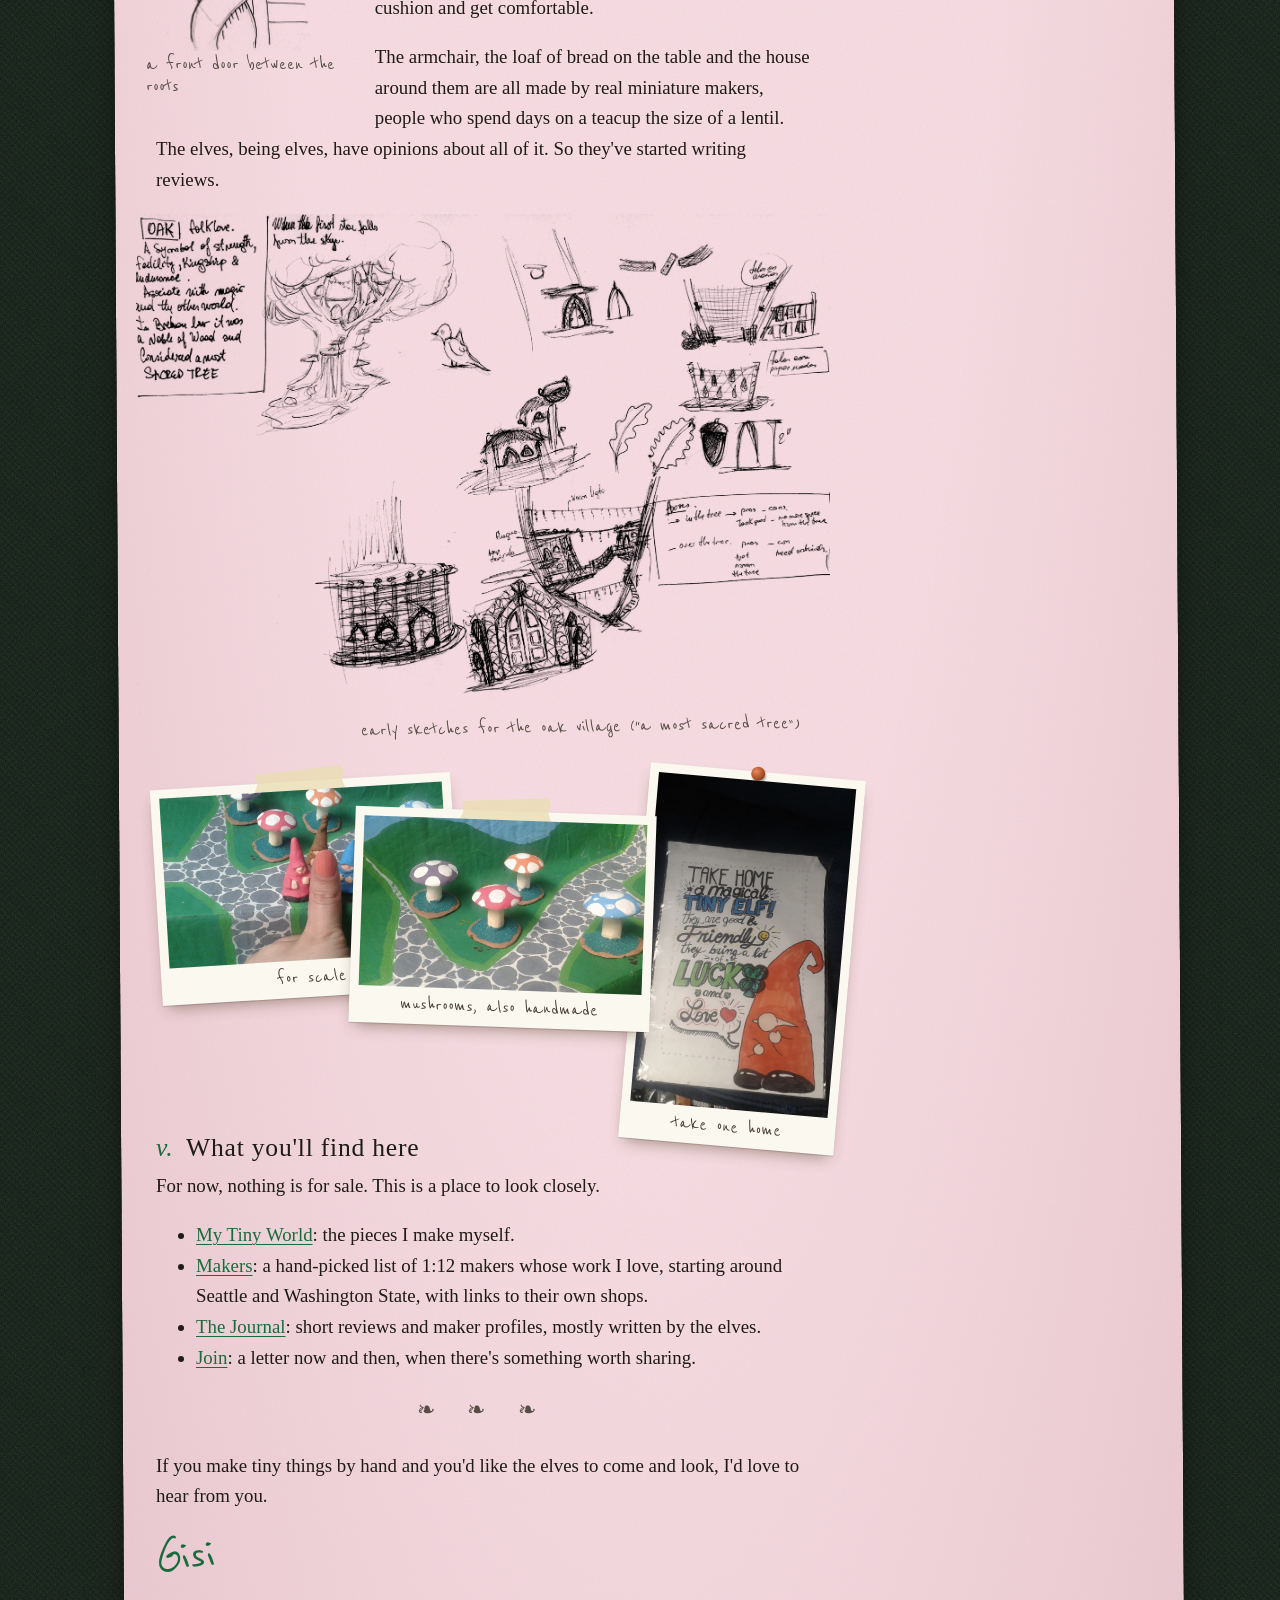
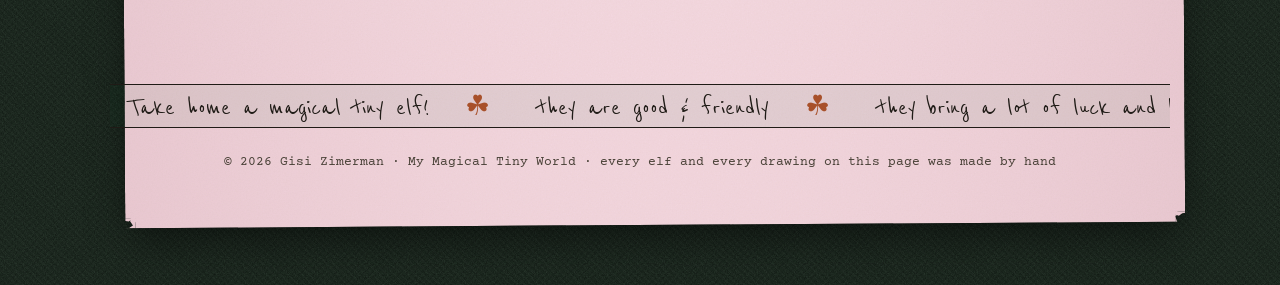
==== commit efe71679: "Home page; elves have noses, not eyes Home: one-line intro, hero photo of the elves, maker of the mo" ====
--- a/about.html
+++ b/about.html
@@ -47,7 +47,7 @@
 
       <p class="opening">It started on the pavement in Temple Bar. I was living in Dublin, sitting on the ground and drawing, and next to me there was a hand-lettered sign and a little crowd of magical tiny elves. People stopped for the drawing. Then they crouched down and stayed for the elves.</p>
 
-      <p>Every elf was about two inches tall, with a crooked pointed hat, one big eye, two round hands and a pair of black boots peeking out underneath. No two were the same, and that was the point.</p>
+      <p>Every elf was about two inches tall, with a crooked pointed hat pulled right down over the eyes, a round nose poking out from under the brim, two round hands and a pair of black boots peeking out underneath. No two were the same, and that was the point.</p>
 
       <h2><span class="num">i.</span> Clay, plaster, paint</h2>
 
@@ -58,16 +58,16 @@
 
       <p>Each elf began as a model in clay. From the clay I made a mould, and from the mould I cast them one at a time in plaster of Paris. They came out white and soft-edged, a little like sugar.</p>
 
-      <p>Then came the paint, all of it by hand. A hat a shade darker here, an eye a bit wider there. Plaster keeps the mark of every brush, so even elves from the same mould grew into different characters by the time they were dry.</p>
+      <p>Then came the paint, all of it by hand. A hat a shade darker here, a nose a little rounder there. Plaster keeps the mark of every brush, so even elves from the same mould grew into different characters by the time they were dry.</p>
 
       <h2><span class="num">ii.</span> Three elves make a flag</h2>
 
       <p>On the street they were &euro;2 each, or any three for &euro;5. And that's where the tourists surprised me: lots of them picked one <em>green</em>, one <em>white</em> and one <em>orange</em>, lined them up on the pavement and walked away with their own tiny Irish flag.</p>
 
       <div class="flag" aria-hidden="true">
-        <svg viewBox="0 0 60 90"><path d="M7 83C8 62 15 42 23 27c4-8 5-15 3-21 5-4 13-2 14 4-2-1-5-1-6 1-1 7 2 15 6 25 7 16 13 32 13 47-7 3-13 1-20 2-9 1-18 0-26-2z" fill="#2f8a3e" stroke="#1f1b16" stroke-width="2.4" stroke-linejoin="round"/><path d="M19 56c6-4 16-4 22 0-6 4-16 4-22 0z" fill="#f6efe0" stroke="#1f1b16" stroke-width="1.6"/><circle cx="30" cy="56" r="3" fill="#1f1b16"/><circle cx="24" cy="67" r="3.4" fill="#f3d9c2" stroke="#1f1b16" stroke-width="1.5"/><circle cx="36" cy="67" r="3.4" fill="#f3d9c2" stroke="#1f1b16" stroke-width="1.5"/><path d="M12 84c1-6 13-7 15 0zM33 85c1-6 13-7 15-1z" fill="#1f1b16"/></svg>
-        <svg viewBox="0 0 60 90"><path d="M8 84C8 62 14 44 22 29c4-8 6-16 6-23 6-3 13 1 12 7-2-2-5-1-6 1 0 7 3 14 7 23 7 16 12 31 12 46-8 2-14 1-21 1-9 1-17 1-24 0z" fill="#fbf7ee" stroke="#1f1b16" stroke-width="2.4" stroke-linejoin="round"/><path d="M19 55c6-4 16-4 22 0-6 4-16 4-22 0z" fill="#fff" stroke="#1f1b16" stroke-width="1.6"/><circle cx="31" cy="55" r="3" fill="#1f1b16"/><circle cx="24" cy="66" r="3.4" fill="#f3d9c2" stroke="#1f1b16" stroke-width="1.5"/><circle cx="37" cy="66" r="3.4" fill="#f3d9c2" stroke="#1f1b16" stroke-width="1.5"/><path d="M12 85c1-6 13-7 15 0zM33 85c1-6 13-7 15 0z" fill="#1f1b16"/></svg>
-        <svg viewBox="0 0 60 90"><path d="M7 84C9 63 15 45 24 30c5-9 4-17 1-24 6-3 14-1 14 6-2-2-5-2-6 0 1 8 4 15 8 24 7 15 12 31 12 47-8 2-14 0-21 1-9 1-17 1-25 0z" fill="#e2772f" stroke="#1f1b16" stroke-width="2.4" stroke-linejoin="round"/><path d="M19 56c6-4 16-4 22 0-6 4-16 4-22 0z" fill="#f6efe0" stroke="#1f1b16" stroke-width="1.6"/><circle cx="29" cy="56" r="3" fill="#1f1b16"/><circle cx="23" cy="67" r="3.4" fill="#f3d9c2" stroke="#1f1b16" stroke-width="1.5"/><circle cx="36" cy="67" r="3.4" fill="#f3d9c2" stroke="#1f1b16" stroke-width="1.5"/><path d="M12 85c1-6 13-7 15 0zM33 85c1-6 13-7 15 0z" fill="#1f1b16"/></svg>
+        <svg viewBox="0 0 60 90"><path d="M7 83C8 62 15 42 23 27c4-8 5-15 3-21 5-4 13-2 14 4-2-1-5-1-6 1-1 7 2 15 6 25 7 16 13 32 13 47-7 3-13 1-20 2-9 1-18 0-26-2z" fill="#2f8a3e" stroke="#1f1b16" stroke-width="2.4" stroke-linejoin="round"/><path d="M17 55q13-6 26 0" fill="none" stroke="#1f1b16" stroke-width="1.8" stroke-linecap="round"/><circle cx="30" cy="57" r="4.3" fill="#f3d9c2" stroke="#1f1b16" stroke-width="1.6"/><circle cx="24" cy="67" r="3.4" fill="#f3d9c2" stroke="#1f1b16" stroke-width="1.5"/><circle cx="36" cy="67" r="3.4" fill="#f3d9c2" stroke="#1f1b16" stroke-width="1.5"/><path d="M12 84c1-6 13-7 15 0zM33 85c1-6 13-7 15-1z" fill="#1f1b16"/></svg>
+        <svg viewBox="0 0 60 90"><path d="M8 84C8 62 14 44 22 29c4-8 6-16 6-23 6-3 13 1 12 7-2-2-5-1-6 1 0 7 3 14 7 23 7 16 12 31 12 46-8 2-14 1-21 1-9 1-17 1-24 0z" fill="#fbf7ee" stroke="#1f1b16" stroke-width="2.4" stroke-linejoin="round"/><path d="M17 54q13-6 26 0" fill="none" stroke="#1f1b16" stroke-width="1.8" stroke-linecap="round"/><circle cx="31" cy="56" r="4.3" fill="#f3d9c2" stroke="#1f1b16" stroke-width="1.6"/><circle cx="24" cy="66" r="3.4" fill="#f3d9c2" stroke="#1f1b16" stroke-width="1.5"/><circle cx="37" cy="66" r="3.4" fill="#f3d9c2" stroke="#1f1b16" stroke-width="1.5"/><path d="M12 85c1-6 13-7 15 0zM33 85c1-6 13-7 15 0z" fill="#1f1b16"/></svg>
+        <svg viewBox="0 0 60 90"><path d="M7 84C9 63 15 45 24 30c5-9 4-17 1-24 6-3 14-1 14 6-2-2-5-2-6 0 1 8 4 15 8 24 7 15 12 31 12 47-8 2-14 0-21 1-9 1-17 1-25 0z" fill="#e2772f" stroke="#1f1b16" stroke-width="2.4" stroke-linejoin="round"/><path d="M17 55q13-6 26 0" fill="none" stroke="#1f1b16" stroke-width="1.8" stroke-linecap="round"/><circle cx="29" cy="57" r="4.3" fill="#f3d9c2" stroke="#1f1b16" stroke-width="1.6"/><circle cx="23" cy="67" r="3.4" fill="#f3d9c2" stroke="#1f1b16" stroke-width="1.5"/><circle cx="36" cy="67" r="3.4" fill="#f3d9c2" stroke="#1f1b16" stroke-width="1.5"/><path d="M12 85c1-6 13-7 15 0zM33 85c1-6 13-7 15 0z" fill="#1f1b16"/></svg>
       </div>
       <p class="hand-note">green + white + orange = one very small flag</p>
 
--- a/css/tiny.css
+++ b/css/tiny.css
@@ -3,12 +3,12 @@
    Hand-tuned on purpose: nothing here is perfectly straight. */
 
 :root {
-  --paper: #f2e8d2;
-  --paper-shade: #e6d8b9;
-  --paper-edge: #d8c69f;
+  --paper: #f7dce4;          /* soft pink paper */
+  --paper-shade: #ecc6d1;
+  --paper-edge: #dcaab8;
   --ink: #1f1b16;
   --ink-soft: #4a4238;
-  --pencil: #6d665c;
+  --pencil: #574d45;
   --hat: #1a6b3c;          /* the green of the hat in the logo */
   --moss: #4f6b2e;
   --oak: #6b4a2b;
@@ -62,8 +62,8 @@
   z-index: -1;
   background-color: var(--paper);
   background-image:
-    url("data:image/svg+xml,%3Csvg xmlns='http://www.w3.org/2000/svg' width='300' height='300'%3E%3Cfilter id='p'%3E%3CfeTurbulence type='fractalNoise' baseFrequency='.65' numOctaves='3' stitchTiles='stitch'/%3E%3CfeColorMatrix values='0 0 0 0 .42 0 0 0 0 .33 0 0 0 0 .2 0 0 0 .16 0'/%3E%3C/filter%3E%3Crect width='100%25' height='100%25' filter='url(%23p)'/%3E%3C/svg%3E"),
-    radial-gradient(ellipse at 50% 40%, transparent 55%, rgba(120, 90, 40, .16) 100%);
+    url("data:image/svg+xml,%3Csvg xmlns='http://www.w3.org/2000/svg' width='300' height='300'%3E%3Cfilter id='p'%3E%3CfeTurbulence type='fractalNoise' baseFrequency='.65' numOctaves='3' stitchTiles='stitch'/%3E%3CfeColorMatrix values='0 0 0 0 .42 0 0 0 0 .33 0 0 0 0 .2 0 0 0 .08 0'/%3E%3C/filter%3E%3Crect width='100%25' height='100%25' filter='url(%23p)'/%3E%3C/svg%3E"),
+    radial-gradient(ellipse at 50% 40%, transparent 55%, rgba(150, 80, 100, .14) 100%);
   -webkit-mask:
     linear-gradient(#000 0 0) center / calc(100% - 20px) calc(100% - 20px) no-repeat,
     linear-gradient(#000 0 0) center / calc(100% - 20px) 100% no-repeat,
@@ -174,7 +174,7 @@
   line-height: 1;
   color: var(--ink-soft);
   transform: rotate(-4deg);
-  background: rgba(242, 232, 210, .8);
+  background: rgba(247, 220, 228, .85);
   padding: 2px 8px;
 }
 
@@ -511,6 +511,7 @@
 }
 
 @media (max-width: 600px) {
+  html { overflow-x: clip; } /* tilted cards may poke a pixel past the edge */
   body { padding: 14px 8px 40px; font-size: 1.08rem; }
   .sheet { padding: 18px 18px 30px; }
   .banner { margin: 18px -8px 0; }
@@ -527,6 +528,263 @@
   .marquee { margin: 34px -18px 0; }
 }
 
+/* =========================================================
+   HOME
+   ========================================================= */
+
+.intro {
+  text-align: center;
+  font-family: var(--serif);
+  font-style: italic;
+  font-size: 1.65rem;
+  line-height: 1.3;
+  max-width: 34em;
+  margin: 30px auto 6px;
+}
+.intro + .intro-sub {
+  text-align: center;
+  font-family: var(--type);
+  font-size: .85rem;
+  color: var(--ink-soft);
+  margin: 0 0 8px;
+}
+
+/* the big snapshot, with a pencilled note and an arrow */
+.hero {
+  position: relative;
+  margin: 34px auto 10px;
+}
+.hero .snap {
+  width: 74%;
+  margin: 0 auto;
+  --r: -1.4deg;
+  padding: 12px 12px 0;
+}
+.hero .snap::before { width: 120px; margin-left: -60px; top: -14px; }
+.hero .snap figcaption { font-size: 1.6rem; padding: 8px 2px 12px; }
+.hero .scribble {
+  position: absolute;
+  right: -4px;
+  top: 26%;
+  width: 118px;
+  z-index: 4;
+  font-family: var(--hand);
+  font-size: 1.6rem;
+  line-height: 1;
+  color: var(--squirrel);
+  transform: rotate(6deg);
+}
+.hero .scribble svg { display: block; width: 74px; height: 60px; margin: 4px 0 0 -14px; overflow: visible; }
+
+/* blog-style section headings on the home page */
+.story h2.label, .label {
+  font-family: var(--type);
+  font-size: .78rem;
+  letter-spacing: .16em;
+  text-transform: uppercase;
+  color: var(--ink-soft);
+  margin: 36px 0 12px;
+  display: flex;
+  align-items: center;
+  gap: 12px;
+}
+.label::after { content: ""; flex: 1; border-top: 1px dashed var(--pencil); }
+
+/* maker of the month: a paper tag tied on with string */
+.maker-card {
+  position: relative;
+  display: grid;
+  grid-template-columns: 200px minmax(0, 1fr);
+  gap: 22px;
+  background: #fbf5ea;
+  padding: 24px 26px 22px 24px;
+  margin: 8px 6px 10px 0;
+  box-shadow: 0 1px 1px rgba(0,0,0,.12), 0 10px 18px -8px rgba(80,40,50,.45);
+  transform: rotate(.8deg);
+  clip-path: polygon(0 0, calc(100% - 26px) 0, 100% 26px, 100% 100%, 0 100%);
+}
+.maker-card::after { /* the punched hole for the string */
+  content: "";
+  position: absolute;
+  right: 11px; top: 11px;
+  width: 9px; height: 9px;
+  border-radius: 50%;
+  background: var(--paper);
+  box-shadow: inset 0 1px 2px rgba(0,0,0,.4);
+}
+.maker-card .frame {
+  border: 1.5px solid var(--ink);
+  outline: 1px solid var(--ink);
+  outline-offset: 3px;
+  padding: 8px;
+  align-self: start;
+  margin: 4px;
+}
+.maker-card .frame img { mix-blend-mode: multiply; }
+.maker-card .frame p {
+  font-family: var(--hand);
+  font-size: 1.15rem;
+  line-height: 1;
+  color: var(--pencil);
+  text-align: center;
+  margin: 4px 0 0;
+}
+.maker-card h3 {
+  font-family: var(--serif-sc);
+  font-weight: 400;
+  font-size: 1.9rem;
+  line-height: 1;
+  letter-spacing: .03em;
+  margin: 0;
+}
+.maker-card .where {
+  font-family: var(--type);
+  font-size: .82rem;
+  color: var(--ink-soft);
+  margin: 6px 0 12px;
+}
+.maker-card p { margin: 0 0 .8em; }
+.maker-card .elf-says {
+  font-family: var(--hand);
+  font-size: 1.45rem;
+  line-height: 1.05;
+  color: var(--hat);
+  transform: rotate(-1.5deg);
+}
+.maker-card .go {
+  font-family: var(--type);
+  font-size: .9rem;
+}
+
+/* latest journal entry, like a blog post from 2004 */
+.post { margin-top: 6px; }
+.post .post-date {
+  font-family: var(--type);
+  font-size: .8rem;
+  color: var(--ink-soft);
+}
+.post h3 {
+  font-family: var(--serif);
+  font-weight: 400;
+  font-size: 1.8rem;
+  line-height: 1.15;
+  margin: 2px 0 10px;
+}
+.post h3 a { color: var(--ink); text-decoration: none; }
+.post h3 a:hover { color: var(--hat); text-decoration: underline wavy var(--squirrel); }
+.post p { margin: 0 0 .9em; }
+.post .byline {
+  display: flex;
+  align-items: center;
+  gap: 10px;
+  font-family: var(--hand);
+  font-size: 1.4rem;
+  line-height: 1;
+  color: var(--ink-soft);
+  margin: 4px 0 14px;
+}
+.post .byline img { width: 34px; mix-blend-mode: multiply; }
+.post .more { font-family: var(--type); font-size: .9rem; }
+.post-foot {
+  font-family: var(--type);
+  font-size: .78rem;
+  color: var(--ink-soft);
+  border-top: 1px dashed var(--pencil);
+  padding-top: 6px;
+  margin-top: 16px;
+}
+
+/* the letter sign-up: an envelope */
+.envelope {
+  position: relative;
+  background: #fbf5ea;
+  padding: 58px 18px 18px;
+  box-shadow: 0 1px 1px rgba(0,0,0,.12), 0 10px 16px -8px rgba(80,40,50,.45);
+  transform: rotate(-1.2deg);
+  overflow: hidden;
+}
+.envelope::before { /* the flap */
+  content: "";
+  position: absolute;
+  left: 0; right: 0; top: 0;
+  height: 52px;
+  background: linear-gradient(to bottom right, transparent 49.5%, rgba(87,77,69,.45) 50%, transparent 51%) left / 50% 100% no-repeat,
+              linear-gradient(to bottom left, transparent 49.5%, rgba(87,77,69,.45) 50%, transparent 51%) right / 50% 100% no-repeat;
+}
+.envelope .postage {
+  position: absolute;
+  top: 8px; right: 10px;
+  width: 44px; height: 52px;
+  background: var(--hat);
+  color: #fbf5ea;
+  font-family: var(--serif-sc);
+  font-size: .62rem;
+  line-height: 1.05;
+  text-align: center;
+  display: grid; place-items: center;
+  outline: 3px dotted #fbf5ea;
+  outline-offset: -5px;
+  transform: rotate(4deg);
+}
+.envelope h3 { border: 0; box-shadow: none; margin-bottom: 4px; padding: 0; }
+.envelope p { margin: 0 0 10px; font-size: .98rem; }
+.envelope label {
+  display: block;
+  font-family: var(--type);
+  font-size: .72rem;
+  letter-spacing: .1em;
+  text-transform: uppercase;
+  color: var(--ink-soft);
+}
+.envelope input {
+  width: 100%;
+  font: inherit;
+  font-family: var(--type);
+  font-size: .95rem;
+  background: transparent;
+  border: 0;
+  border-bottom: 1.5px solid var(--ink);
+  padding: 6px 2px 3px;
+  margin: 2px 0 12px;
+  color: var(--ink);
+}
+.envelope input:disabled { border-bottom-style: dashed; color: var(--pencil); }
+.envelope button {
+  font-family: var(--type);
+  font-size: .9rem;
+  background: var(--paper);
+  color: var(--ink);
+  border: 1.5px solid var(--ink);
+  border-radius: 3px 6px 4px 5px;
+  padding: 5px 12px;
+  box-shadow: 2px 2px 0 var(--ink);
+  cursor: pointer;
+}
+.envelope button:disabled { cursor: not-allowed; box-shadow: none; color: var(--pencil); border-color: var(--pencil); }
+.envelope .soon {
+  font-family: var(--hand);
+  font-size: 1.3rem;
+  line-height: 1;
+  color: var(--squirrel);
+  margin: 10px 0 0;
+  transform: rotate(-2deg);
+}
+
+.elf-hello { display: flex; gap: 12px; align-items: flex-start; }
+.elf-hello img { width: 56px; flex: none; mix-blend-mode: multiply; transform: rotate(-4deg); }
+
+@media (max-width: 860px) {
+  .hero .scribble { position: static; width: auto; text-align: center; transform: rotate(-2deg); margin-top: 12px; }
+  .hero .scribble svg { display: none; }
+  .hero .snap { width: 100%; }
+}
+@media (max-width: 600px) {
+  .intro { font-size: 1.35rem; margin-top: 22px; }
+  .maker-card { grid-template-columns: 1fr; padding: 22px 18px; margin-right: 0; }
+  .maker-card .frame { max-width: 220px; justify-self: center; }
+  .post h3 { font-size: 1.5rem; }
+}
+
 @media (prefers-reduced-motion: reduce) {
   .marquee .track { animation: none; }
 }
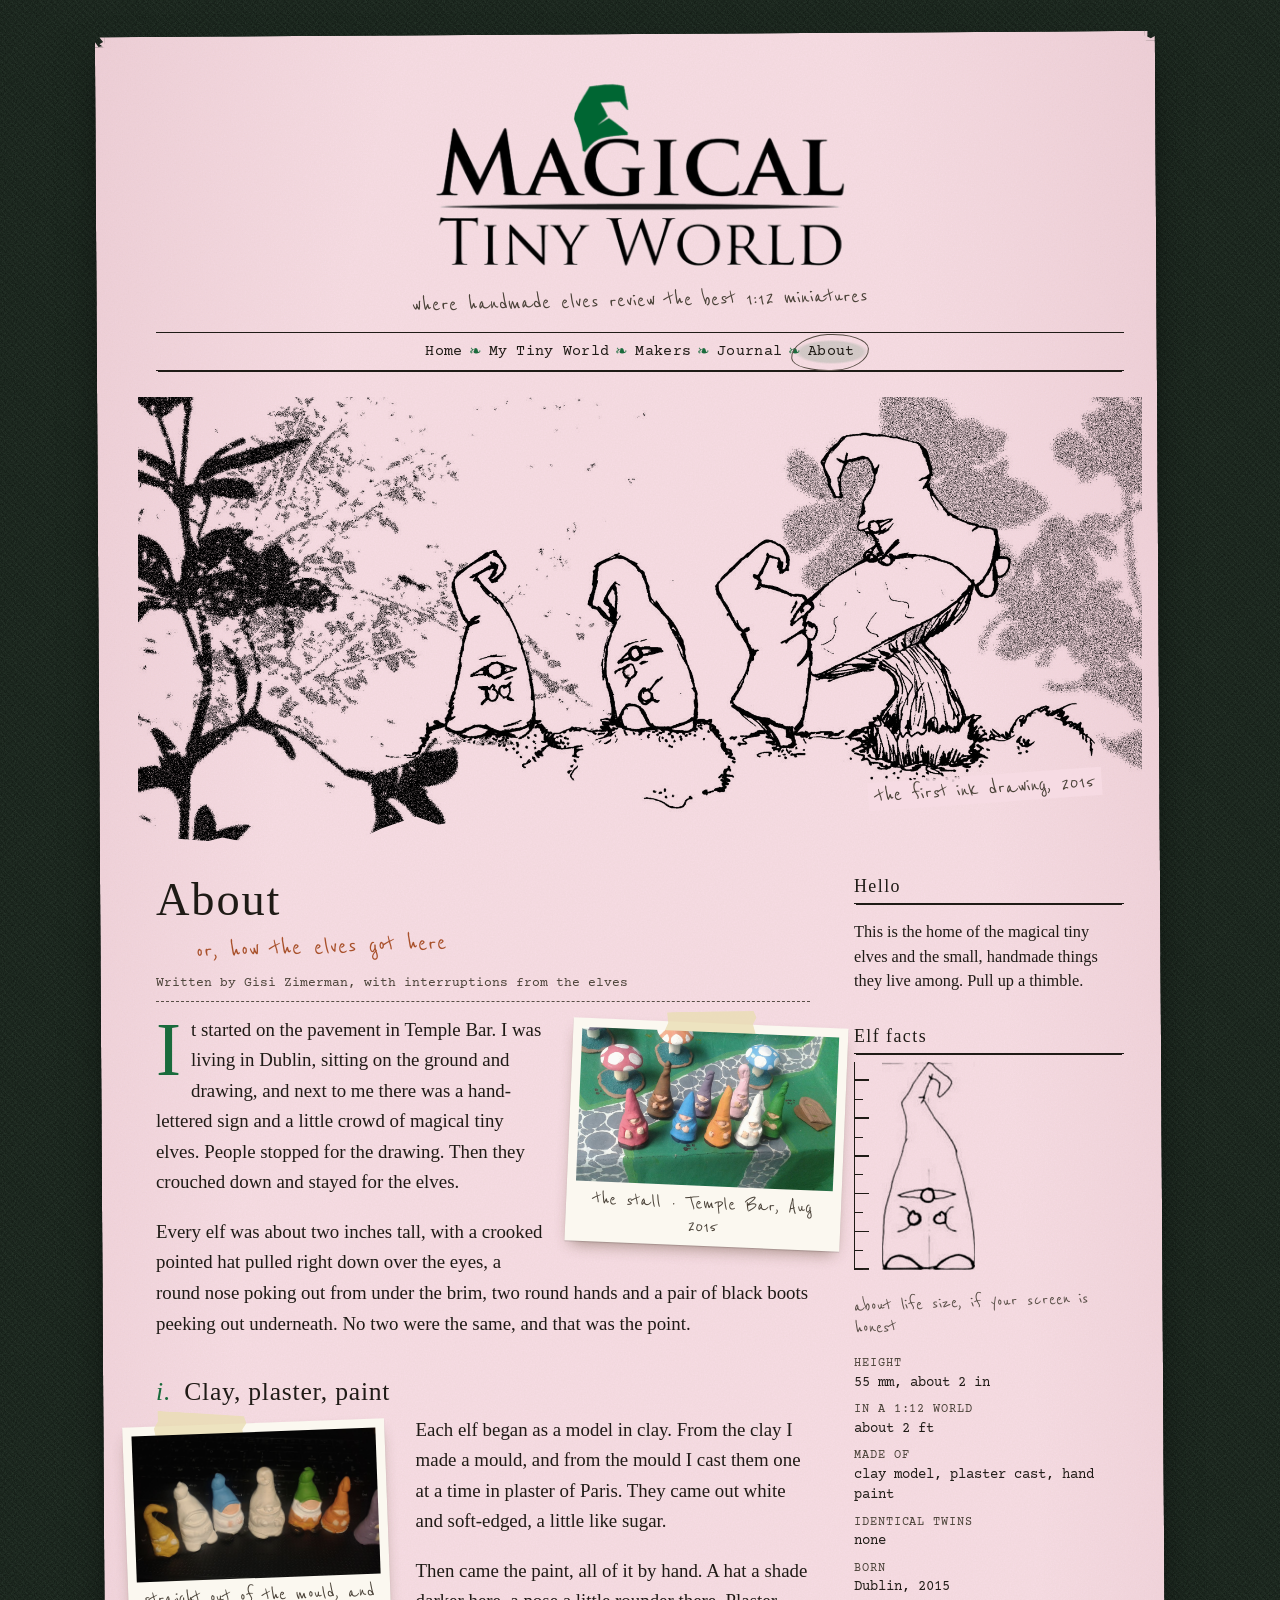
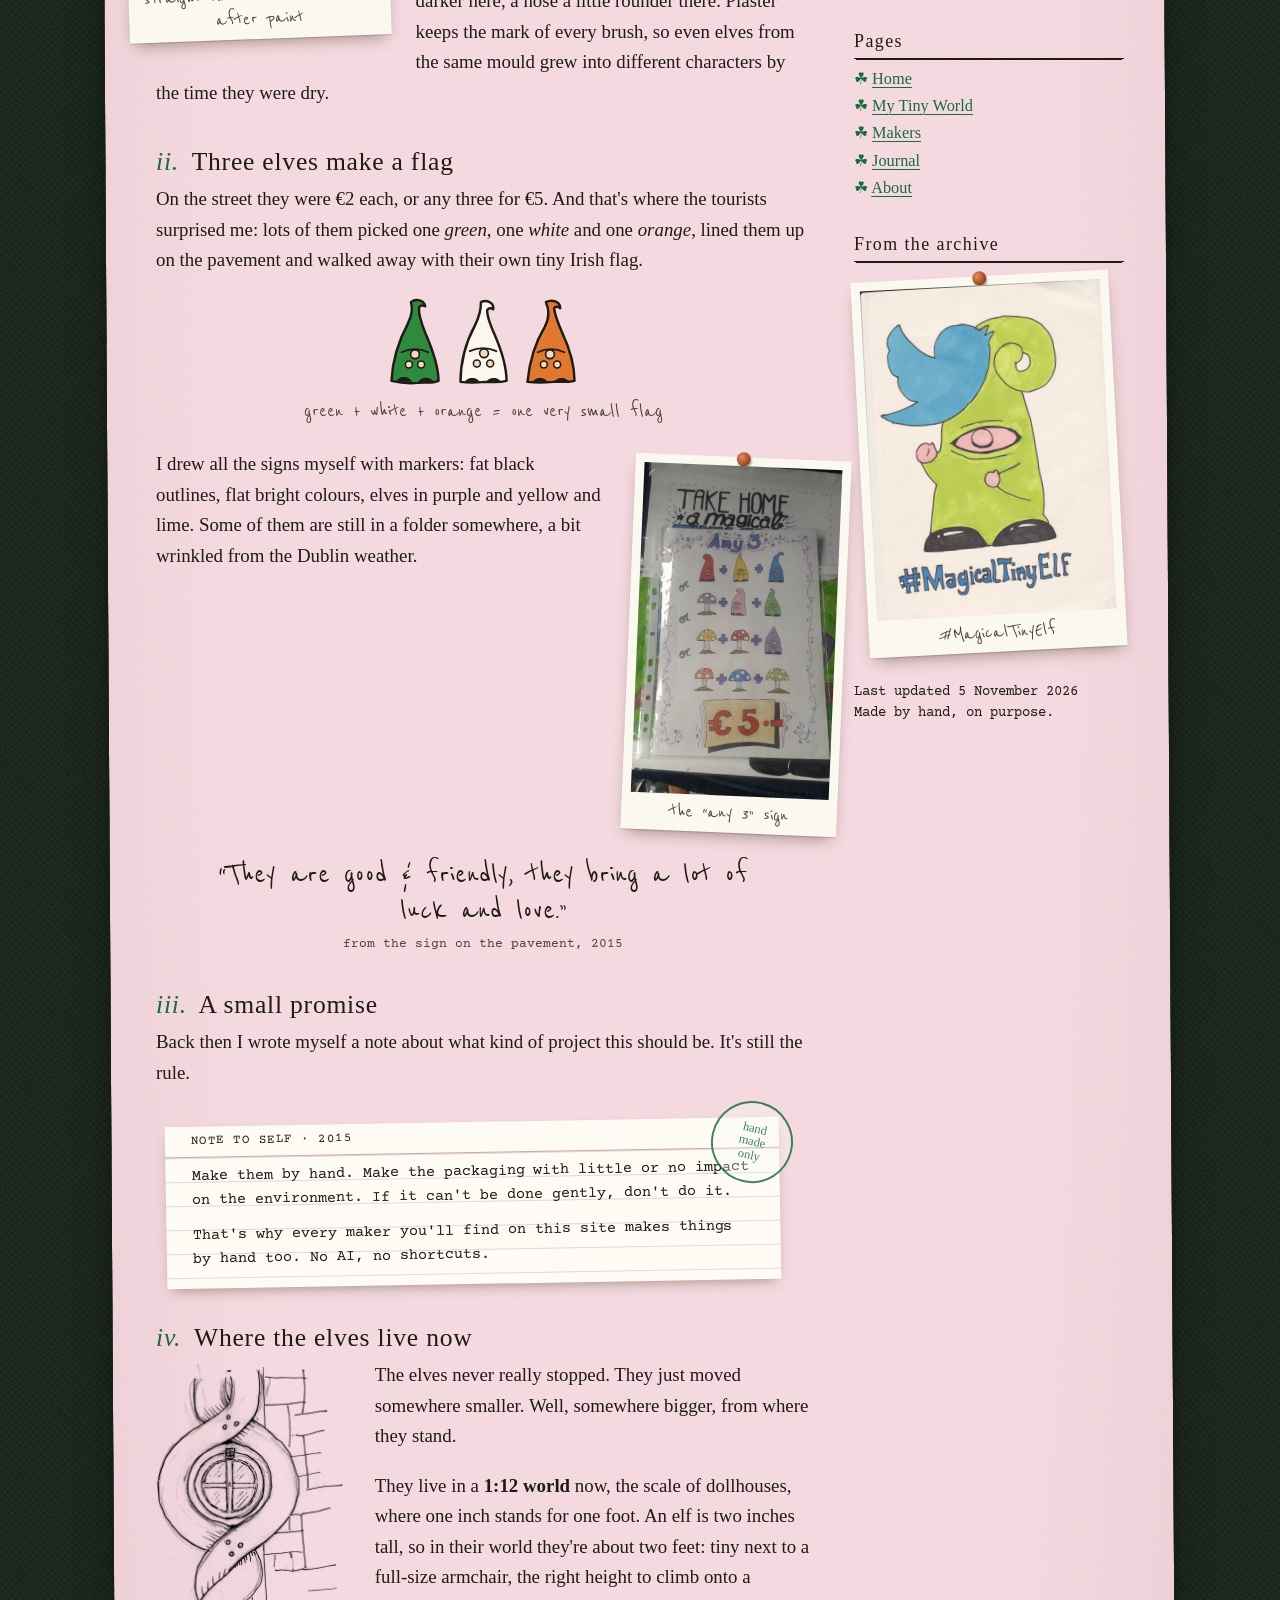
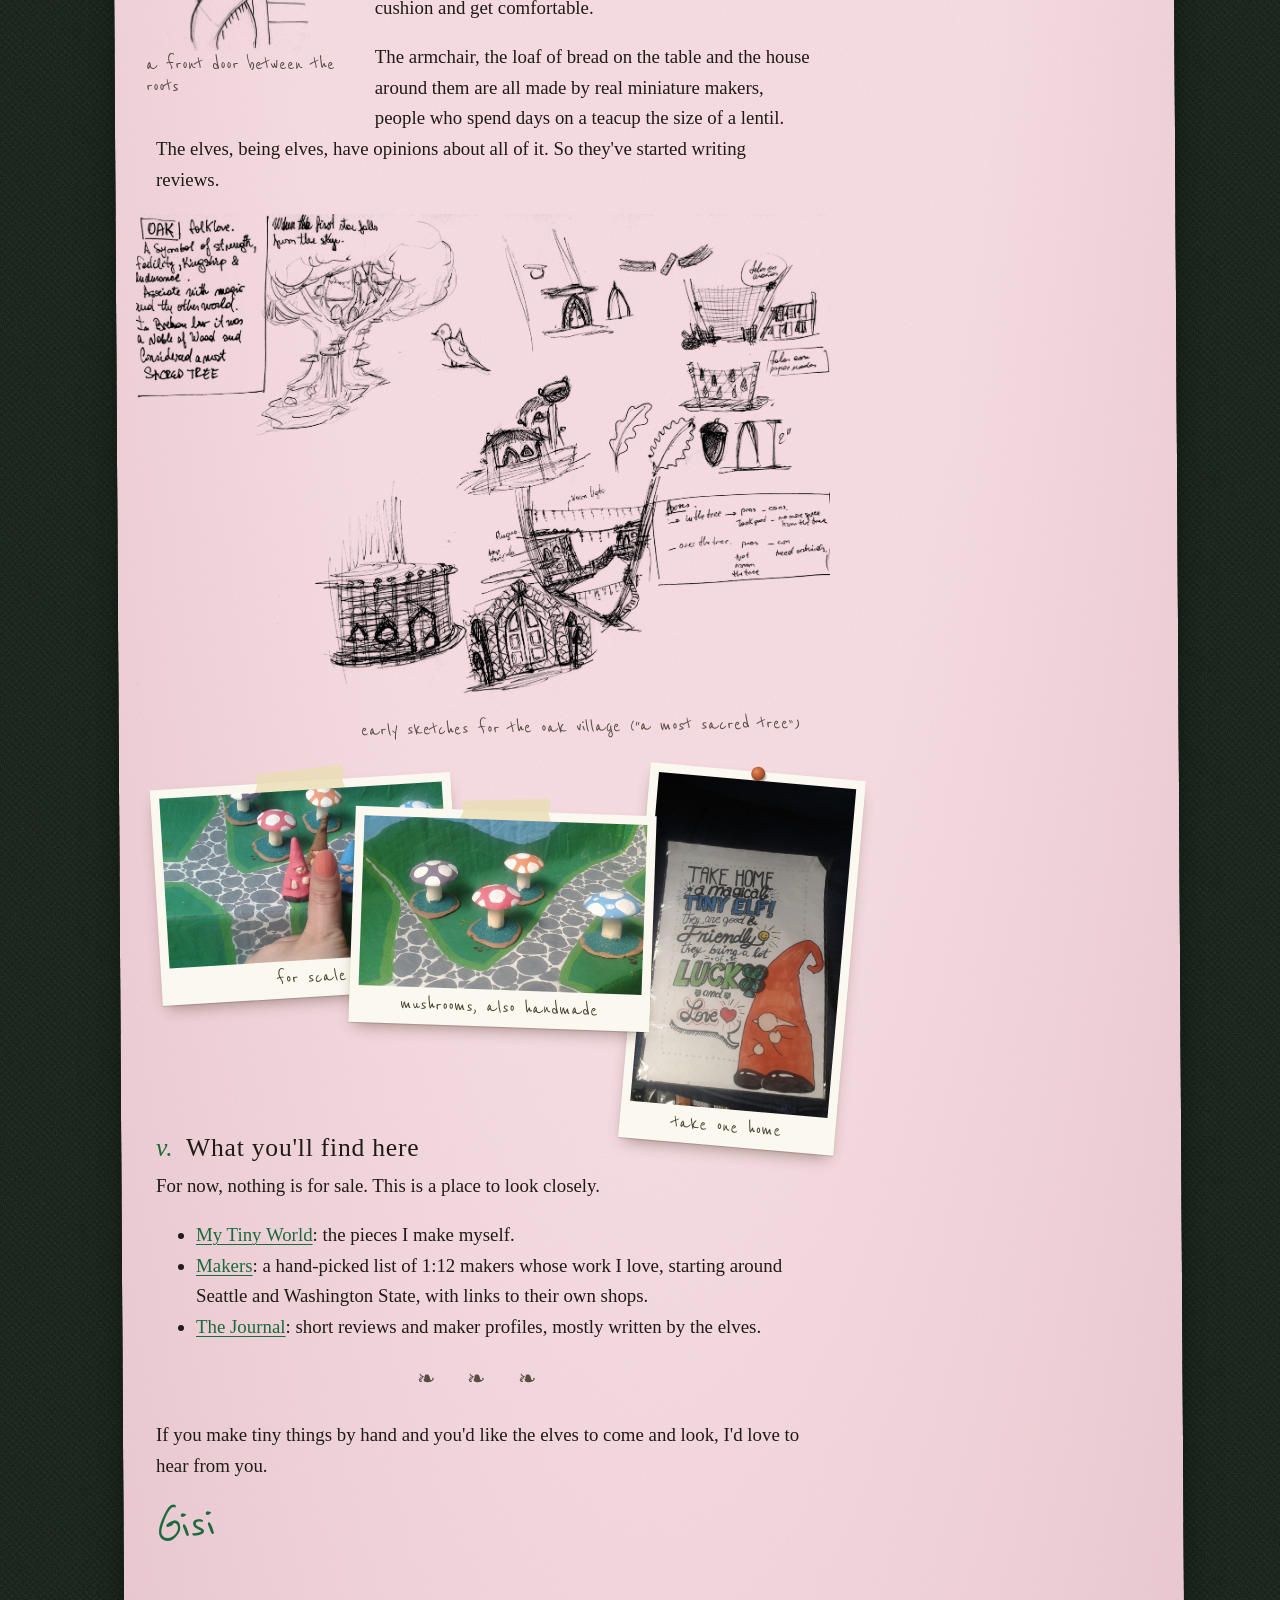
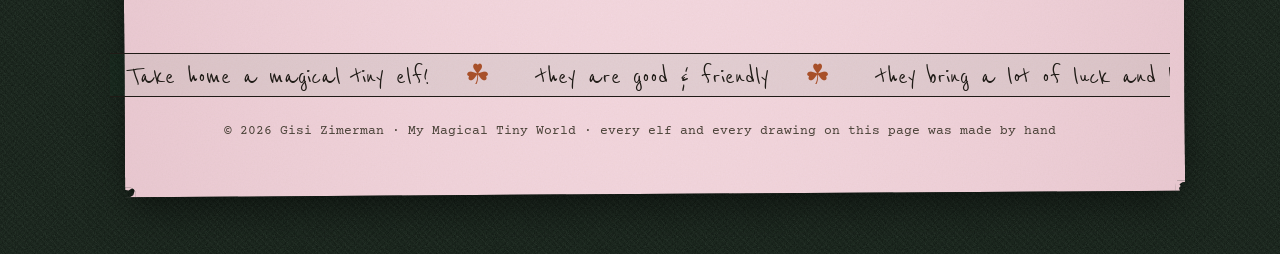
==== commit 370bfd3f: "Remove mail sign-up and Join page for now Co-Authored-By: Claude Opus 5.5 <noreply@anthropic.com>" ====
--- a/about.html
+++ b/about.html
@@ -24,7 +24,6 @@
       <a href="makers.html">Makers</a>
       <a href="journal.html">Journal</a>
       <a href="about.html" aria-current="page">About</a>
-      <a href="join.html">Join</a>
     </nav>
   </header>
 
@@ -134,7 +133,6 @@
         <li><a href="my-tiny-world.html">My Tiny World</a>: the pieces I make myself.</li>
         <li><a href="makers.html">Makers</a>: a hand-picked list of 1:12 makers whose work I love, starting around Seattle and Washington State, with links to their own shops.</li>
         <li><a href="journal.html">The Journal</a>: short reviews and maker profiles, mostly written by the elves.</li>
-        <li><a href="join.html">Join</a>: a letter now and then, when there's something worth sharing.</li>
       </ul>
 
       <p class="fleuron" aria-hidden="true">&#10087; &#10087; &#10087;</p>
@@ -172,7 +170,6 @@
           <li><a href="makers.html">Makers</a></li>
           <li><a href="journal.html">Journal</a></li>
           <li><a href="about.html">About</a></li>
-          <li><a href="join.html">Join the letter</a></li>
         </ul>
       </section>
 
--- a/css/tiny.css
+++ b/css/tiny.css
@@ -694,82 +694,6 @@
   margin-top: 16px;
 }
 
-/* the letter sign-up: an envelope */
-.envelope {
-  position: relative;
-  background: #fbf5ea;
-  padding: 58px 18px 18px;
-  box-shadow: 0 1px 1px rgba(0,0,0,.12), 0 10px 16px -8px rgba(80,40,50,.45);
-  transform: rotate(-1.2deg);
-  overflow: hidden;
-}
-.envelope::before { /* the flap */
-  content: "";
-  position: absolute;
-  left: 0; right: 0; top: 0;
-  height: 52px;
-  background: linear-gradient(to bottom right, transparent 49.5%, rgba(87,77,69,.45) 50%, transparent 51%) left / 50% 100% no-repeat,
-              linear-gradient(to bottom left, transparent 49.5%, rgba(87,77,69,.45) 50%, transparent 51%) right / 50% 100% no-repeat;
-}
-.envelope .postage {
-  position: absolute;
-  top: 8px; right: 10px;
-  width: 44px; height: 52px;
-  background: var(--hat);
-  color: #fbf5ea;
-  font-family: var(--serif-sc);
-  font-size: .62rem;
-  line-height: 1.05;
-  text-align: center;
-  display: grid; place-items: center;
-  outline: 3px dotted #fbf5ea;
-  outline-offset: -5px;
-  transform: rotate(4deg);
-}
-.envelope h3 { border: 0; box-shadow: none; margin-bottom: 4px; padding: 0; }
-.envelope p { margin: 0 0 10px; font-size: .98rem; }
-.envelope label {
-  display: block;
-  font-family: var(--type);
-  font-size: .72rem;
-  letter-spacing: .1em;
-  text-transform: uppercase;
-  color: var(--ink-soft);
-}
-.envelope input {
-  width: 100%;
-  font: inherit;
-  font-family: var(--type);
-  font-size: .95rem;
-  background: transparent;
-  border: 0;
-  border-bottom: 1.5px solid var(--ink);
-  padding: 6px 2px 3px;
-  margin: 2px 0 12px;
-  color: var(--ink);
-}
-.envelope input:disabled { border-bottom-style: dashed; color: var(--pencil); }
-.envelope button {
-  font-family: var(--type);
-  font-size: .9rem;
-  background: var(--paper);
-  color: var(--ink);
-  border: 1.5px solid var(--ink);
-  border-radius: 3px 6px 4px 5px;
-  padding: 5px 12px;
-  box-shadow: 2px 2px 0 var(--ink);
-  cursor: pointer;
-}
-.envelope button:disabled { cursor: not-allowed; box-shadow: none; color: var(--pencil); border-color: var(--pencil); }
-.envelope .soon {
-  font-family: var(--hand);
-  font-size: 1.3rem;
-  line-height: 1;
-  color: var(--squirrel);
-  margin: 10px 0 0;
-  transform: rotate(-2deg);
-}
-
 .elf-hello { display: flex; gap: 12px; align-items: flex-start; }
 .elf-hello img { width: 56px; flex: none; mix-blend-mode: multiply; transform: rotate(-4deg); }
 
